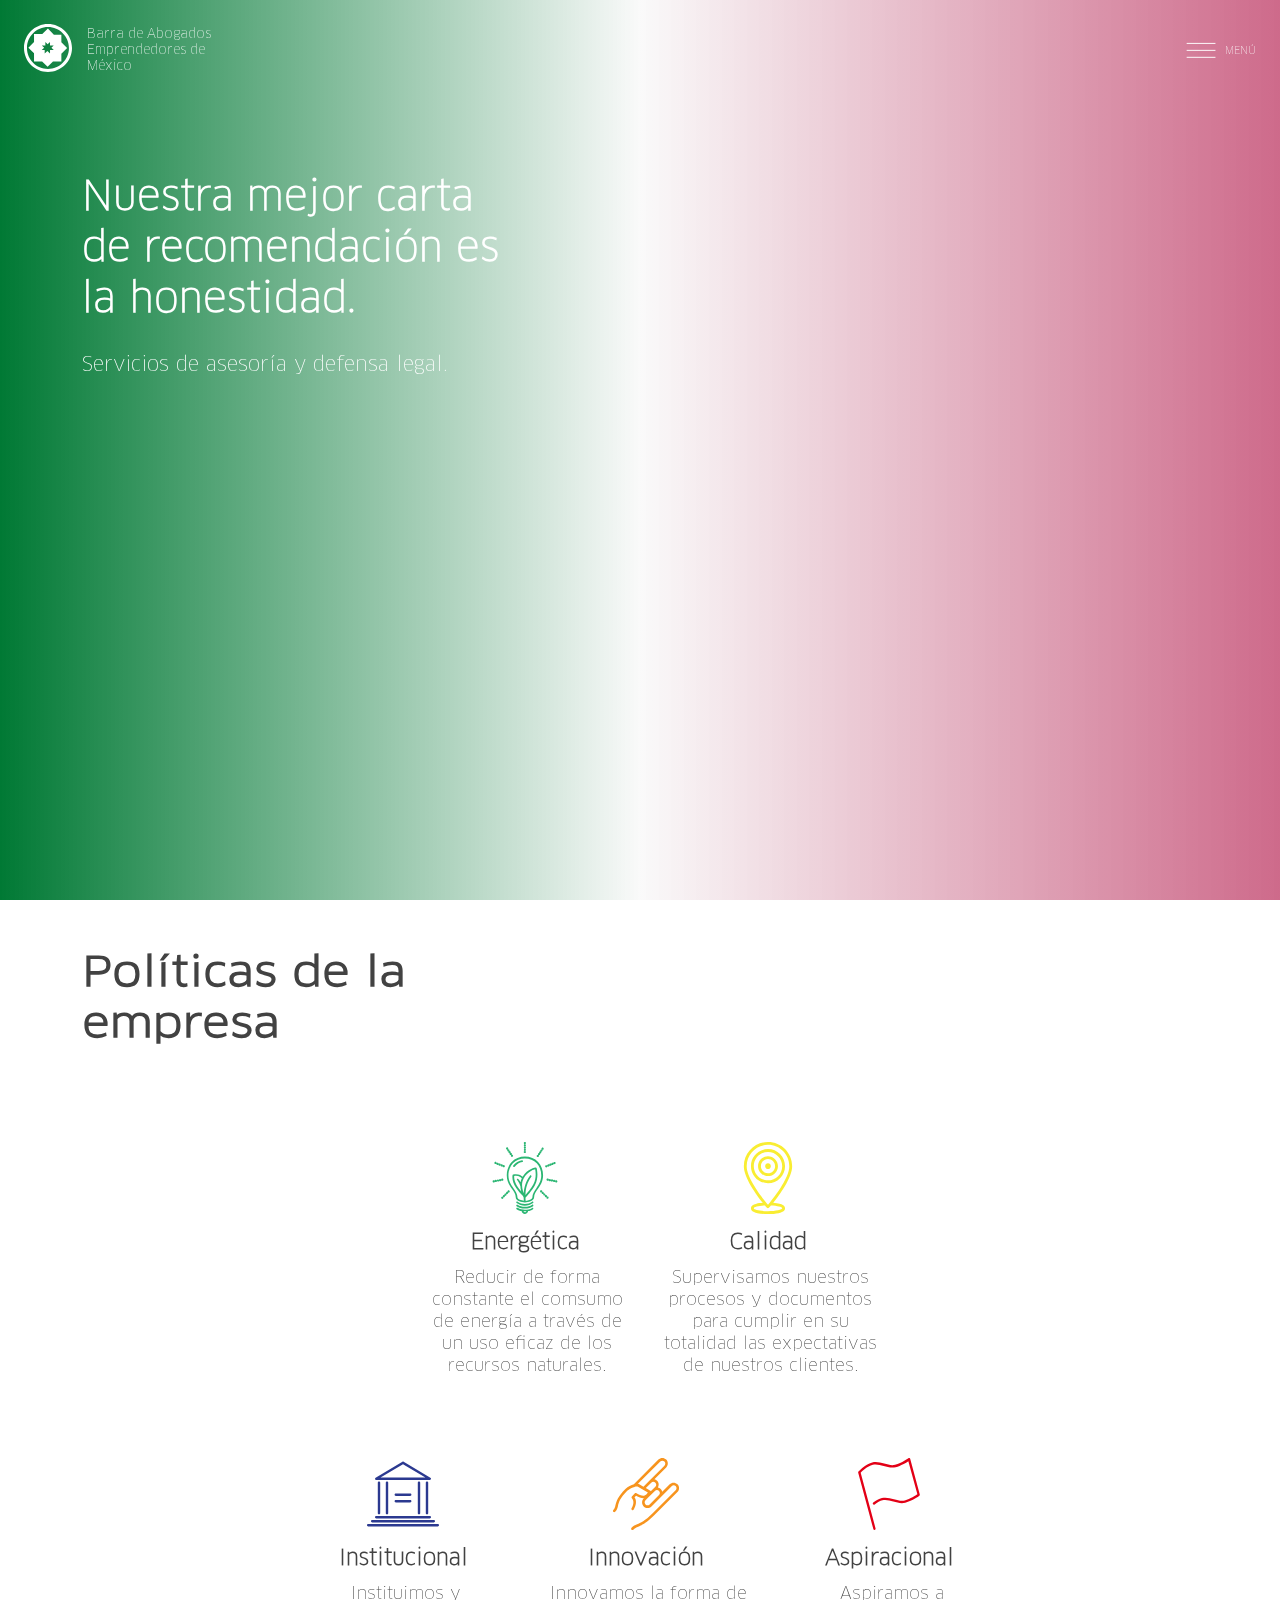
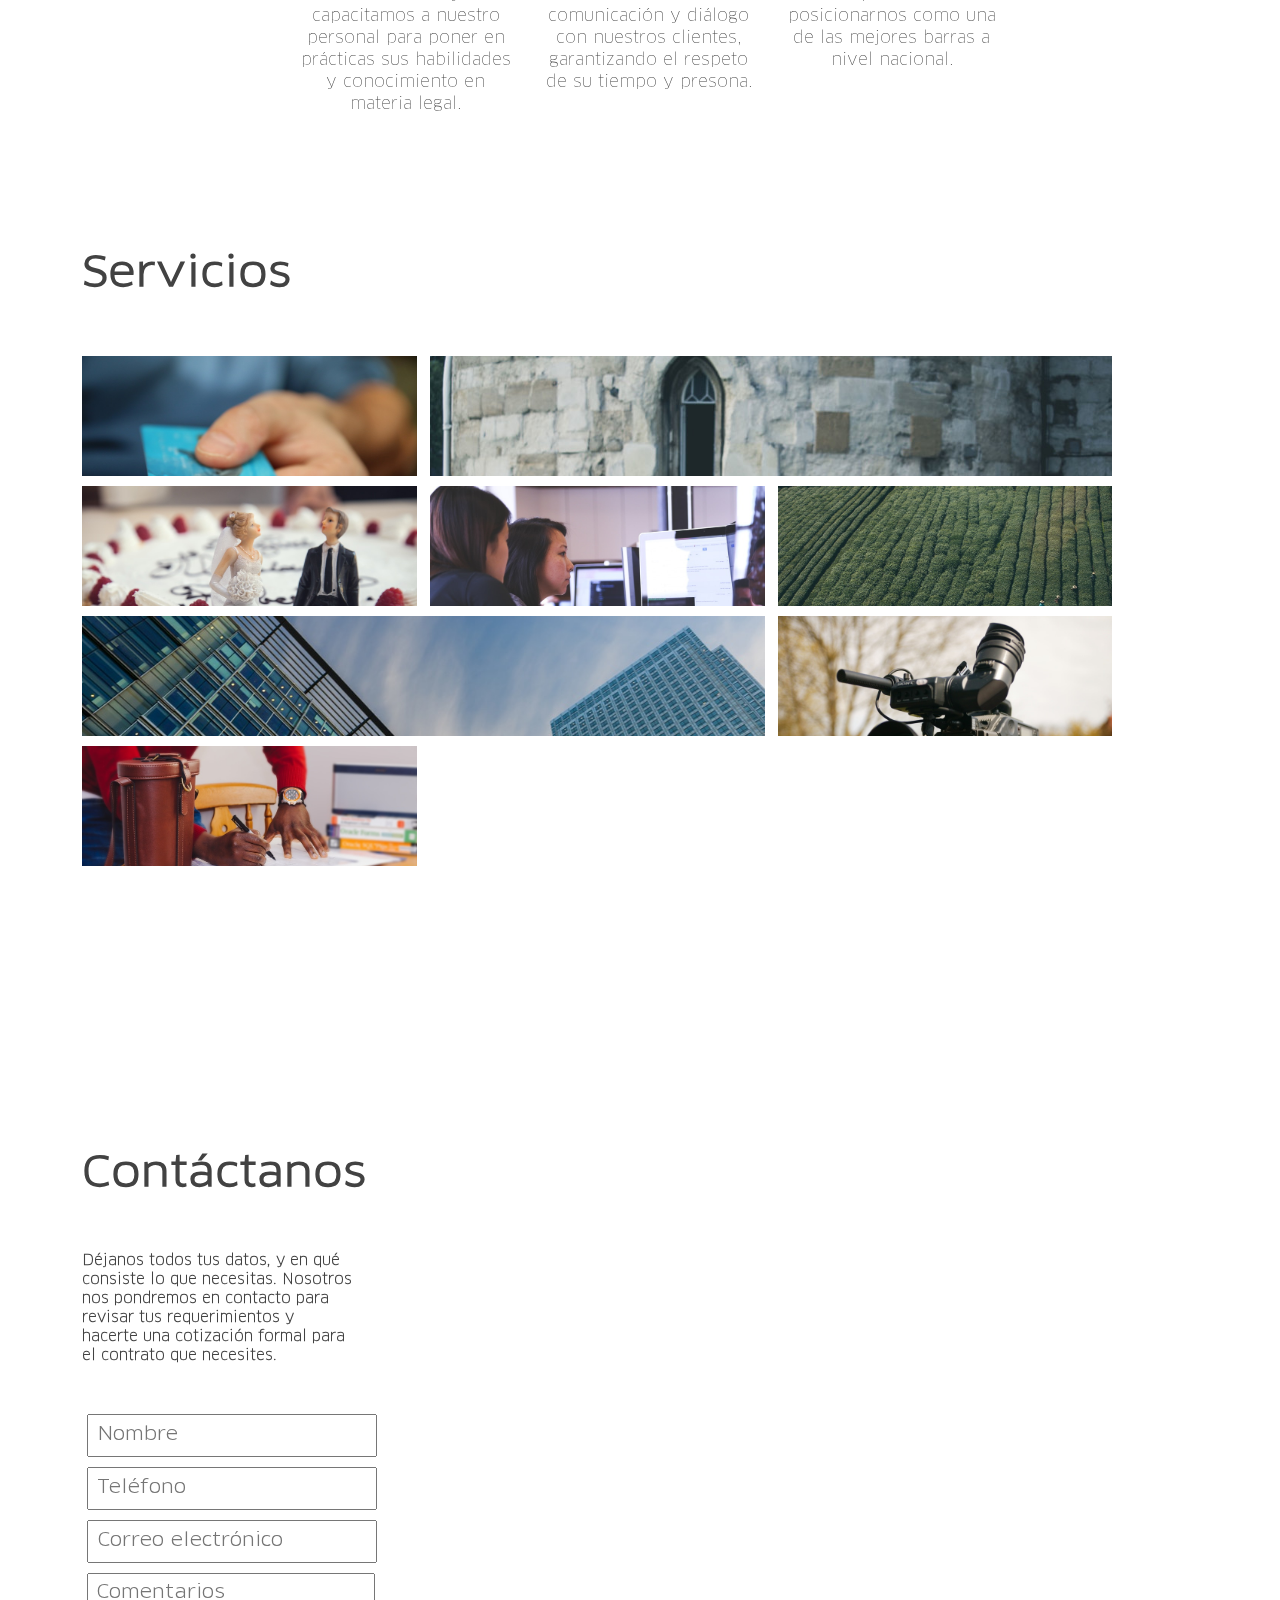
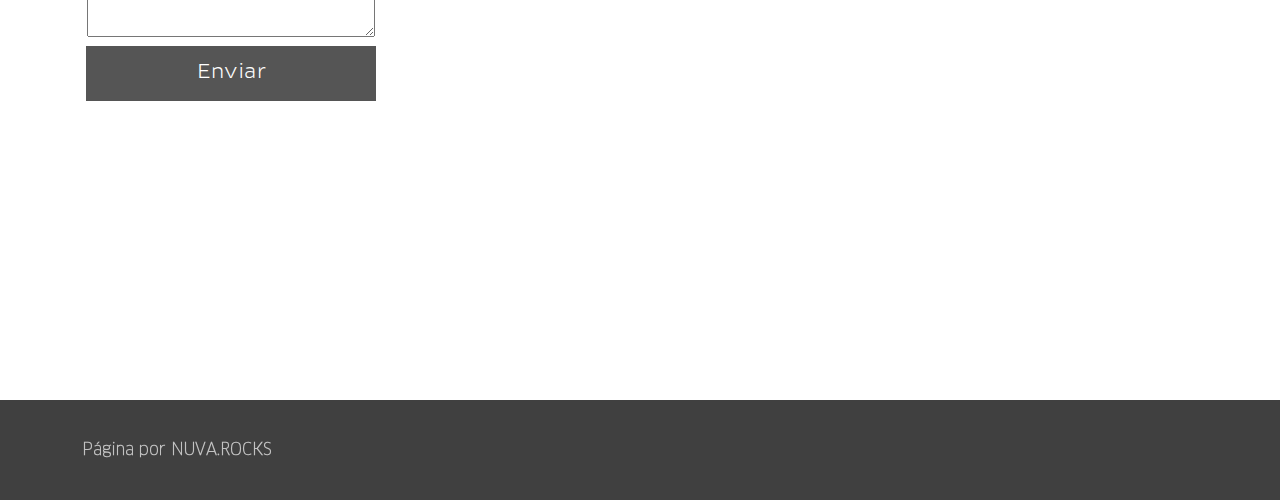
==== index.html @ 4a4f8783 "UI done" ====
<!DOCTYPE html>
<html>
	<head>
		<link rel="icon" href="favicon.ico">
		<title>Barra de Abogados Emprendedores de México</title>
		<meta http-equiv="Content-Type" content="text/html; charset=utf-8"/>
		<meta name="viewport" content="width=device-width, initial-scale=1"/>
		<link rel="stylesheet" type="text/css" href="css/main.css" media="screen, handheld"/>
		<script type="text/javascript" src="js/vendor/jquery.min.js"></script>
		<script type="text/javascript" src="js/vendor/imagesloaded.min.js"></script>
		<script type="text/javascript" src="js/vendor/jquery-imagefill.js"></script>
		<script type="text/javascript" src="js/app.js"></script>
	</head>
	<body>
		<!-- header -->
			<div class="full-page" header>
				<div class="full-page gradient"></div>
				<div class="full-page text">	
					<div navbar>
						<img src="img/logo-white.svg">
						<p>Barra de Abogados Emprendedores de México</p>
						<span>MENÚ</span>
						<img src="img/ham.svg" data-content="menu">
					</div>
					<h1>Nuestra mejor carta de recomendación es la honestidad.</h1>
					<p>Servicios de asesoría y defensa legal.</p>
				</div>
			</div>
		<!-- politicas de la empresa --> 
			<div class="full-page" politics>
				<h1>Políticas de la empresa</h1>
				<div contains="policies">
					<div policy>
						<img src="img/energetica.svg">
						<h3>Energética</h3>
						<p>Reducir de forma constante el comsumo de energía a través de un uso eficaz de los recursos naturales.</p>
					</div>
					<div policy>
						<img src="img/calidad.svg">
						<h3>Calidad</h3>
						<p>Supervisamos nuestros procesos y documentos para cumplir en su totalidad las expectativas de nuestros clientes.</p>
					</div>
				</div>
				<div contains="policies">
					<div policy>
						<img src="img/institucional.svg">
						<h3>Institucional</h3>
						<p>Instituimos y capacitamos a nuestro personal para poner en prácticas sus habilidades y conocimiento en materia legal.</p>
					</div>
					<div policy>
						<img src="img/innovacion.svg">
						<h3>Innovación</h3>
						<p>Innovamos la forma de comunicación y diálogo con nuestros clientes, garantizando el respeto de su tiempo y presona.</p>
					</div>
					<div policy>
						<img src="img/aspiracional.svg">
						<h3>Aspiracional</h3>
						<p>Aspiramos a posicionarnos como una de las mejores barras a nivel nacional.</p>
					</div>
				</div>
			</div>
		<!-- servicios -->
			<div class="full-page" services>
				<h1>Servicios</h1>
				<div grid>
					<!-- 1-3, 2-3 -->
					<div row> 
						<div image="1-3">
							<img src="img/services/credit.jpeg" alt="Asesoría en Materia Fiscal y Administrativa" title="Asesoría en Materia Fiscal y Administrativa">
							<div filter></div>
							<div text>
								<h3>Asesoría en Materia Fiscal y Administrativa</h3>
							</div>
						</div>
						<div image="2-3">
							<img src="img/services/family.jpg" alt="Asesoría en Derecho Familiar" title="Asesoría en Derecho Familiar">
							<div filter></div>
							<div text>
								<h3>Asesoría en Derecho Familiar</h3>
							</div>
						</div>
					</div>
					<!-- 1-3, 1-3, 1-3 -->
					<div row>
						<div image="1-3">
							<img src="img/services/marriage.jpg" alt="Asesoría en Derecho Civil" title="Asesoría en Derecho Civil">
							<div filter></div>
							<div text>
								<h3>Asesoría en Derecho Civil</h3>
							</div>
						</div>
						<div image="1-3">
							<img src="img/services/work.jpg" alt="Asesoría en Derecho Laboral" title="Asesoría en Derecho Laboral">
							<div filter></div>
							<div text>
								<h3>Asesoría en Derecho Laboral</h3>
							</div>
						</div>
						<div image="1-3">
							<img src="img/services/plant.jpg" alt="Asesoría en Derecho Agrario" title="Asesoría en Derecho Agrario">
							<div filter></div>
							<div text>
								<h3>Asesoría en Derecho Agrario</h3>
							</div>
						</div>
					</div>
					<!-- 2-3, 1-3 -->
					<div row>
						<div image="2-3">
							<img src="img/services/building.jpg" alt="Asesoría en Bienes Inmuebles" title="Asesoría en Bienes Inmuebles">
							<div filter></div>
							<div text>
								<h3>Asesoría en Bienes Inmuebles</h3>
							</div>
						</div>
						<div image="1-3">
							<img src="img/services/copyright.jpeg" alt="Asesoría en Derechos de Autor y Propiedad Intelectua" title="Asesoría en Derechos de Autor y Propiedad Intelectua">
							<div filter></div>
							<div text>
								<h3>Asesoría en Derechos de Autor y Propiedad Intelectua</h3>
							</div>
						</div>
					</div>
					<!-- 1-3 -->
					<div row>
						<div image="1-3">
							<img src="img/services/contract.jpg" alt="Solicita tu contrato" title="Solicita tu contrato">
							<div filter></div>
							<div text>
								<h3>Solicita tu contrato</h3>
							</div>
						</div>
					</div>
				</div>
			</div>
		<!-- contacto -->
			<div class="full-page" contact>
				<h1>Contáctanos</h1>
				<h2>Déjanos todos tus datos, y en qué consiste lo que necesitas. Nosotros nos pondremos en contacto para revisar tus requerimientos y hacerte una cotización formal para el contrato que necesites.</h2>
				<form action="https://formspree.io/atencion@connectcenter.mx" method="POST">
					<input type="text" name="name" placeholder="Nombre">
					<input type="tel" name="phone" placeholder="Teléfono">
					<input type="email" name="email" placeholder="Correo electrónico">
					<input type="hidden" name="_next" value="http://baemex.dev/thanks.html" />
					<textarea placeholder="Comentarios"></textarea>
					<button>Enviar</button>
				</form>
			</div>
		<!-- footer -->
			<div footer>
				<h2>Página por NUVA.ROCKS</h2>
			</div>
	</body>
</html>
---- css/main.css ----
/* tag Styles */
* { margin: 0; padding: 0; }

html { font-size: 16px; }

body { font-size: 62.5%; font-family: 'ClanPro-Thin'; }

a { text-decoration: none; display: inline-block; }

p { font-size: 13px; font-family: 'ClanPro-Thin'; }

ul { list-style-type: disc; margin: 1.5em; }

ul li { margin: .5em 0; }

h1 { font-size: 22px; font-family: 'ClanPro-WideBook'; }

::-webkit-input-placeholder { font-family: 'ClanPro-Thin'; font-size: 18px; }

/* reusable classes */
.full-width, .full-page { width: 100%; }

.full-height, .full-page { min-height: 100vh; }

.container { width: 80%; margin: 0 auto; }

.vertical { position: absolute; top: 50%; left: 50%; -webkit-transform: translate(-50%, -50%); -ms-transform: translate(-50%, -50%); transform: translate(-50%, -50%); }

.central-text { width: 90vw; margin: 0 auto; text-align: center; }

.no-overflow { overflow-x: hidden; }

.clear:after { content: ""; display: table; clear: both; }

/* header */
[header] { background-image: url("../img/header.jpg"); background-size: cover; background-position: center; background-repeat: no-repeat; }
[header] div { position: absolute; top: 0; left: 0; }
[header] .gradient { background: -webkit-linear-gradient(325deg, #007934 0%, rgba(242, 242, 242, 0.4) 50%, rgba(173, 7, 61, 0.6) 100%); background: linear-gradient(125deg, #007934 0%, rgba(242, 242, 242, 0.4) 50%, rgba(173, 7, 61, 0.6) 100%); mix-blend-mode: multiply; }
[header] .text { color: white; }
[header] .text [navbar] { display: block; position: relative; }
[header] .text [navbar] * { display: inline-block; vertical-align: top; }
[header] .text [navbar] img { height: 48px; width: 48px; padding: 24px 12px; }
[header] .text [navbar] p { width: 125px; padding: 0; vertical-align: top; padding-top: 27px; font-size: 13px; }
[header] .text [navbar] span { vertical-align: top; padding-right: 15px; padding-top: 45px; float: right; }
[header] .text [navbar] [data-content="menu"] { float: right; padding: 25px 0 0 0; }
[header] .text h1, [header] .text p { padding-left: 12px; }
[header] .text h1 { padding-top: 78px; max-width: 240px; font-family: 'ClanPro-Thin'; }
[header] .text p { padding-top: 26px; font-size: 20px; max-width: 230px; }

/* politics */
[politics], [services], [contact] { color: #424242; }
[politics] h1, [services] h1, [contact] h1 { padding: 50px 0 50px 12px; }
[politics] [contains="policies"], [services] [contains="policies"], [contact] [contains="policies"] { display: block; margin: 0 auto; padding-left: 12px; }
[politics] [contains="policies"] [policy], [services] [contains="policies"] [policy], [contact] [contains="policies"] [policy] { padding: 20px 0; display: block; text-align: center; }
[politics] [contains="policies"] [policy] img, [services] [contains="policies"] [policy] img, [contact] [contains="policies"] [policy] img { width: 72px; height: 72px; }
[politics] [contains="policies"] [policy] h3, [services] [contains="policies"] [policy] h3, [contact] [contains="policies"] [policy] h3 { font-size: 22px; padding: 11px 0; }
[politics] [contains="policies"] [policy] p, [services] [contains="policies"] [policy] p, [contact] [contains="policies"] [policy] p { width: 250px; display: block; margin: 0 auto; }

/* grid */
[grid] { padding-left: 12px; width: calc(100% - 24px); }
[grid] [row] { width: 100%; }
[grid] [row] [image] { margin: 5px 0; position: relative; display: inline-block; vertical-align: top; height: 150px; }
[grid] [row] [image] img { width: 100%; height: 100%; }
[grid] [row] [image="1-3"], [grid] [row] [image="2-3"] { width: 100%; }

/* contact */
[contact] h2 { padding-left: 12px; max-width: 270px; }
[contact] form { padding-left: 12px; padding-top: 24px; padding-bottom: 44px; width: 300px; }
[contact] form input, [contact] form textarea { width: 270px; padding: 8px; margin: 2.5px; font-family: 'ClanPro-WideBook'; font-size: 18px; }
[contact] form button { width: 290px; padding: 16px; margin-left: 2px; color: white; font-size: 18px; background-color: #555555; border: 0; font-family: 'ClanPro-WideBook'; }
[contact] form ::-webkit-input-placeholder { font-family: 'ClanPro-WideBook'; font-size: 18px; }

/* footer */
[footer] { background-color: #404040; height: 100px; }
[footer] h2 { color: #c2c2c2; font-size: 16px; padding: 40px 82px; }

/* media queries */
@media screen and (min-width: 425px) { [header] .text [navbar] img { padding: 24px 12px 24px 24px; }
  [header] .text h1, [header] .text p { padding-left: 82px; } }
@media screen and (min-width: 768px) { [header] .gradient { background: -webkit-linear-gradient(0deg, #007934 0%, rgba(242, 242, 242, 0.4) 50%, rgba(173, 7, 61, 0.6) 100%); background: linear-gradient(90deg, #007934 0%, rgba(242, 242, 242, 0.4) 50%, rgba(173, 7, 61, 0.6) 100%); }
  [header] .text h1 { font-size: 40px; max-width: 440px; }
  [header] .text p { max-width: 400px; }
  [header] .text [navbar] span { padding-right: 24px; }
  [politics], [services], [contact] { position: relative; }
  [politics] h1, [services] h1, [contact] h1 { font-size: 40px; padding-left: 82px; max-width: 330px; }
  [politics] [contains="policies"], [services] [contains="policies"], [contact] [contains="policies"] { display: block; text-align: center; }
  [politics] [contains="policies"] [policy], [services] [contains="policies"] [policy], [contact] [contains="policies"] [policy] { margin: 0 auto; width: 210px; vertical-align: top; display: inline-block; padding: 40px 15px; }
  [politics] [contains="policies"] [policy] p, [services] [contains="policies"] [policy] p, [contact] [contains="policies"] [policy] p { font-size: 17px; width: 215px; }
  [grid] { padding-left: 82px; width: calc(100% - 164px); }
  [grid] [row] { width: 100%; }
  [grid] [row] [image] { margin: 5px; height: 120px; }
  [grid] [row] [image] img { width: 100%; height: 100%; }
  [grid] [row] [image]:first-of-type { margin-left: 0; }
  [grid] [row] [image]:last-of-type { margin-right: 0; }
  [grid] [row] [image="1-3"] { width: 30%; }
  [grid] [row] [image="2-3"] { width: calc(60% + 13px); }
  [contact] h2 { padding-left: 82px; }
  [contact] form { padding-top: 44px; padding-left: 82px; padding-bottom: 100px; }
  [contact] form input, [contact] form textarea { margin: 5px; }
  [contact] form button { margin-left: 4px; } }
/* font faces */
@font-face { font-family: 'ClanPro-Thin'; src: url("fonts/ClanPro-Thin.eot"); src: url("fonts/ClanPro-Thin.eot?#iefix") format("embedded-opentype"), url("fonts/ClanPro-Thin.woff") format("woff"), url("fonts/ClanPro-Thin.ttf") format("truetype"); font-weight: 100; font-style: normal; }
@font-face { font-family: 'ClanPro-WideBook'; src: url("fonts/ClanPro-WideBook.eot"); src: url("fonts/ClanPro-WideBook.eot?#iefix") format("embedded-opentype"), url("fonts/ClanPro-WideBook.woff") format("woff"), url("fonts/ClanPro-WideBook.ttf") format("truetype"); font-weight: normal; font-style: normal; }
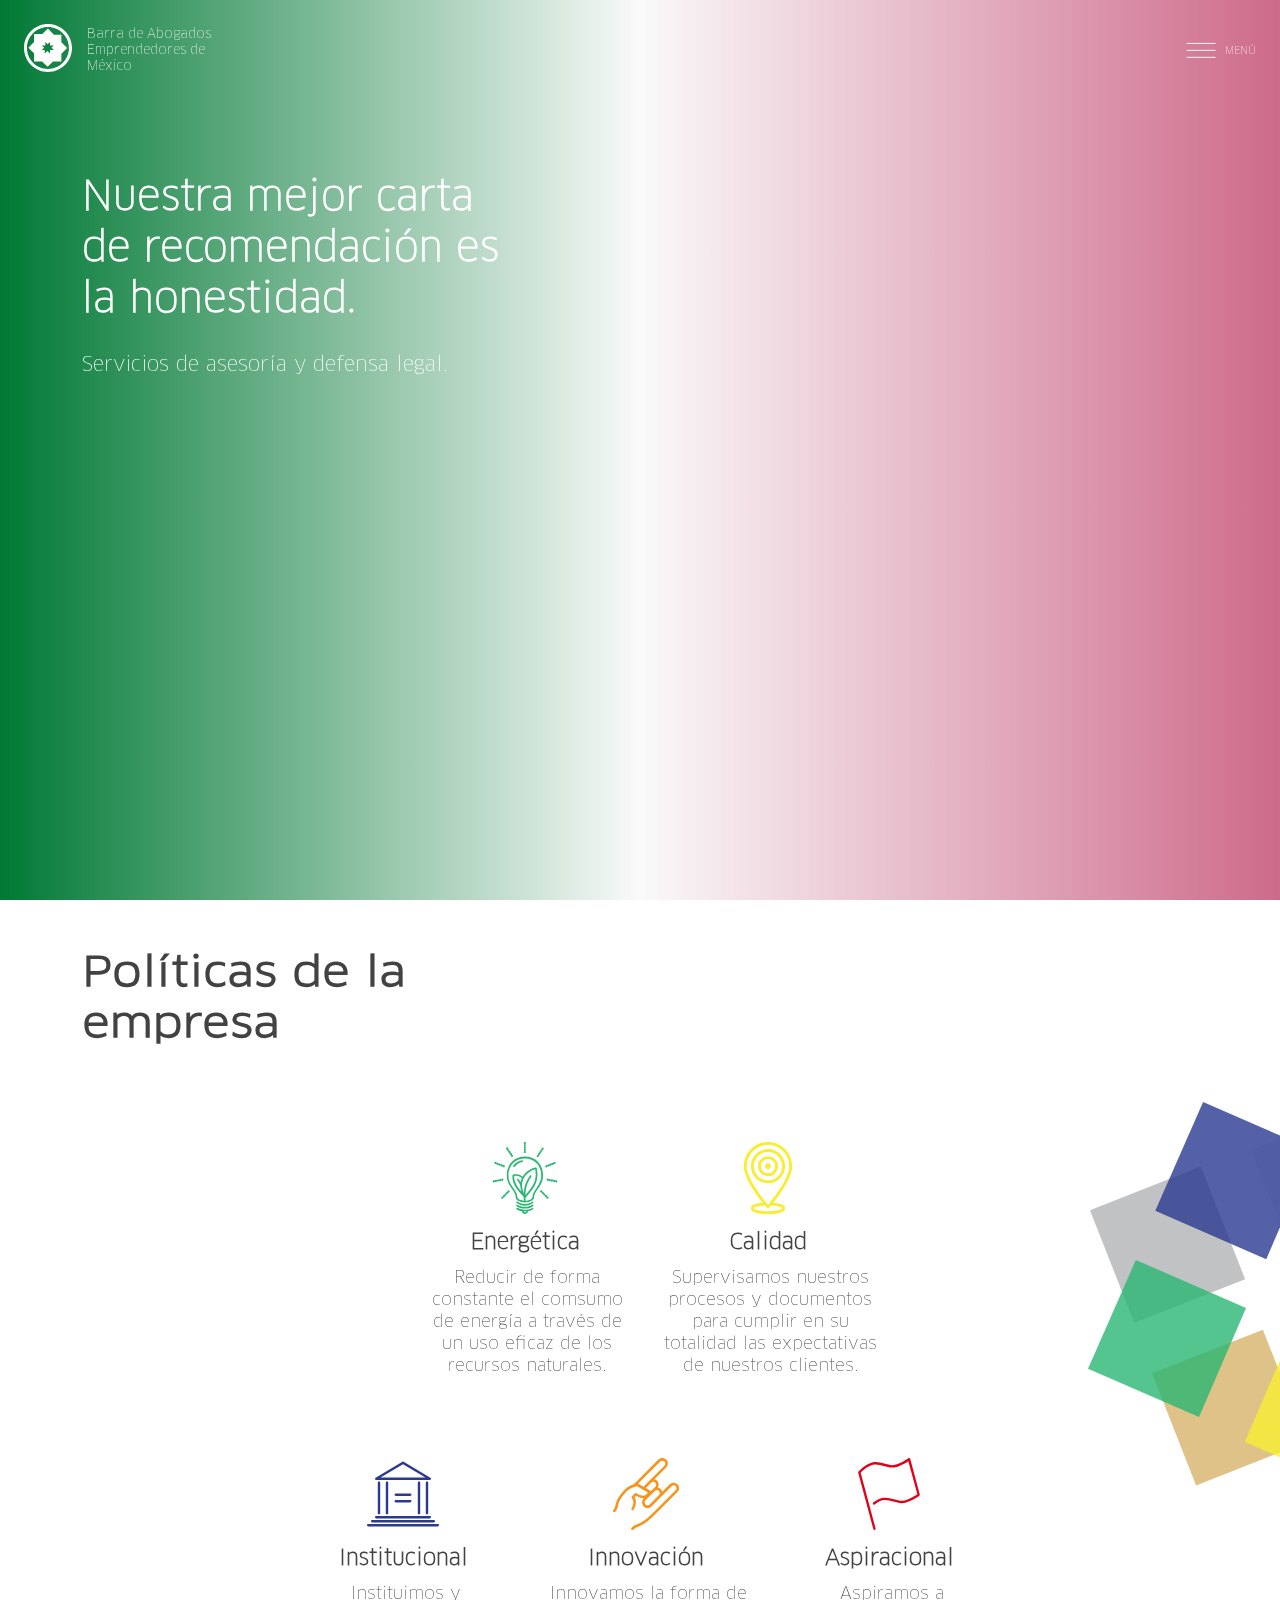
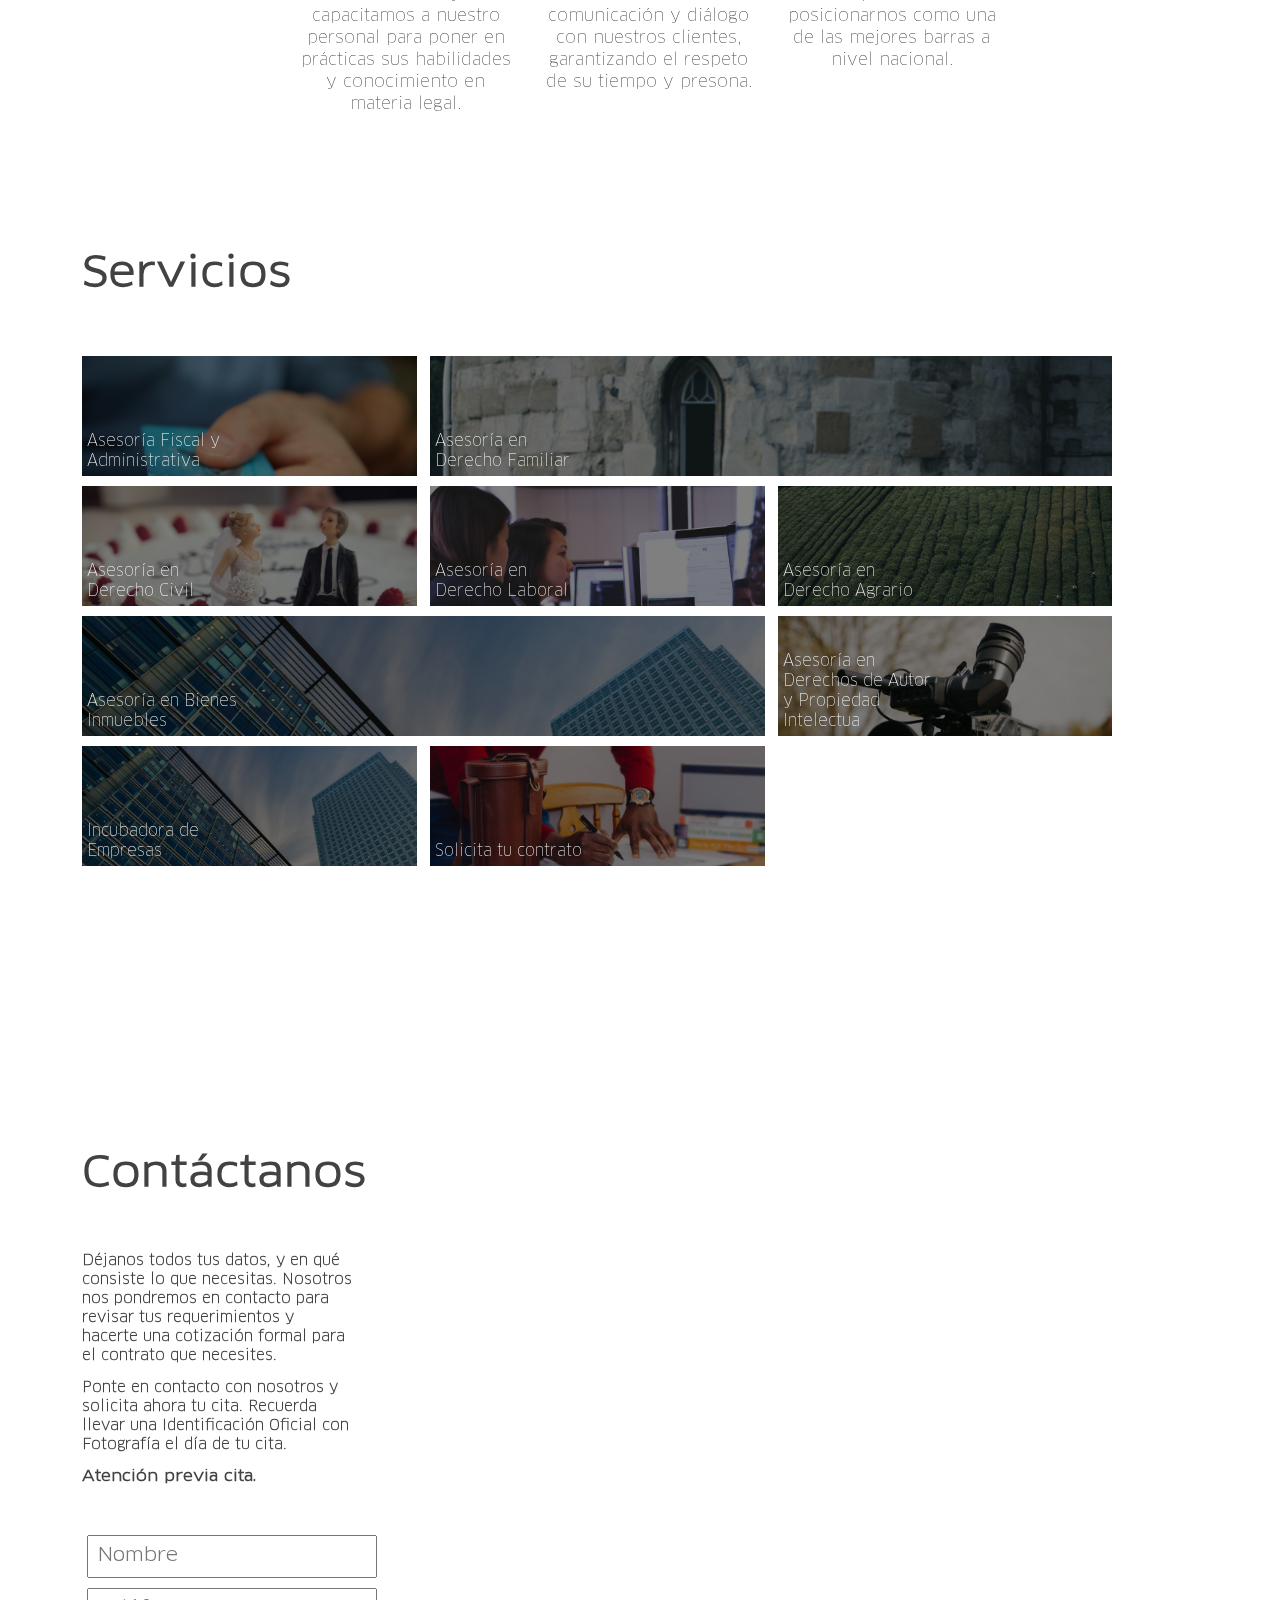
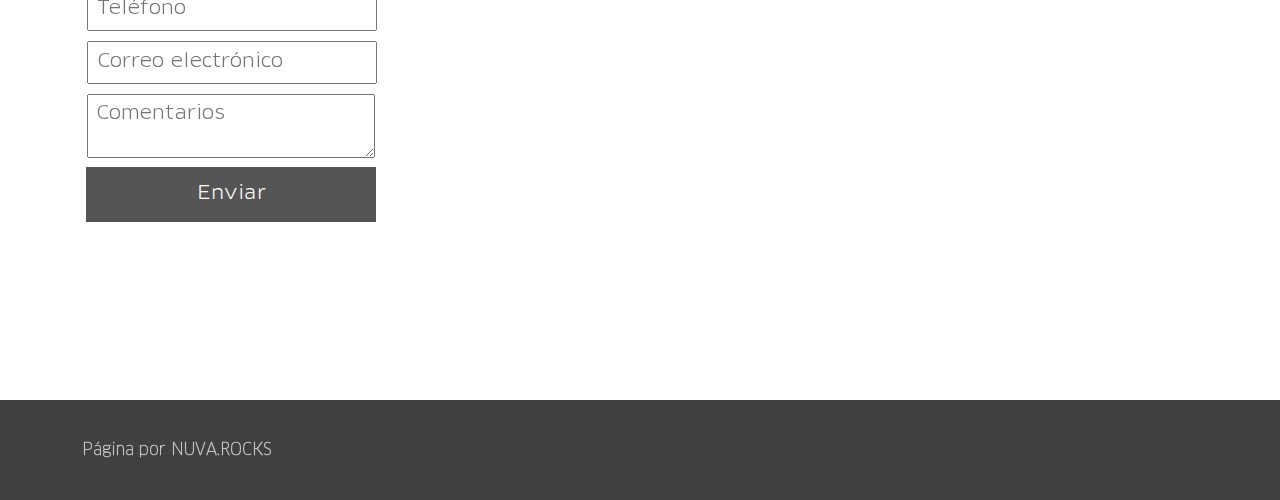
==== commit 5028fcca: "finished details" ====
--- a/index.html
+++ b/index.html
@@ -30,6 +30,7 @@
 			<div class="full-page" politics>
 				<h1>Políticas de la empresa</h1>
 				<div contains="policies">
+					<img src="img/logo-big-no-circle.svg" class="logo" alt="Barra de Abogados Emprendedores de México" title="Barra de Abogados Emprendedores de México">
 					<div policy>
 						<img src="img/energetica.svg">
 						<h3>Energética</h3>
@@ -69,7 +70,7 @@
 							<img src="img/services/credit.jpeg" alt="Asesoría en Materia Fiscal y Administrativa" title="Asesoría en Materia Fiscal y Administrativa">
 							<div filter></div>
 							<div text>
-								<h3>Asesoría en Materia Fiscal y Administrativa</h3>
+								<h3>Asesoría Fiscal y Administrativa</h3>
 							</div>
 						</div>
 						<div image="2-3">
@@ -123,6 +124,13 @@
 					</div>
 					<!-- 1-3 -->
 					<div row>
+					<div image="1-3">
+						<img src="img/services/building.jpg" alt="AIncubadora de Empresas<" title="Incubadora de Empresas<">
+						<div filter></div>
+						<div text>
+							<h3>Incubadora de Empresas</h3>
+						</div>
+					</div>
 						<div image="1-3">
 							<img src="img/services/contract.jpg" alt="Solicita tu contrato" title="Solicita tu contrato">
 							<div filter></div>
@@ -136,7 +144,9 @@
 		<!-- contacto -->
 			<div class="full-page" contact>
 				<h1>Contáctanos</h1>
-				<h2>Déjanos todos tus datos, y en qué consiste lo que necesitas. Nosotros nos pondremos en contacto para revisar tus requerimientos y hacerte una cotización formal para el contrato que necesites.</h2>
+				<h2>Déjanos todos tus datos, y en qué consiste lo que necesitas. Nosotros nos pondremos en contacto para revisar tus requerimientos y hacerte una cotización formal para el contrato que necesites.</h2><br>
+				<h2>Ponte en contacto con nosotros y solicita ahora tu cita. Recuerda llevar una Identificación Oficial con Fotografía el día de tu cita.</h2><br>
+				<h2><b>Atención previa cita.</b></h2>
 				<form action="https://formspree.io/atencion@connectcenter.mx" method="POST">
 					<input type="text" name="name" placeholder="Nombre">
 					<input type="tel" name="phone" placeholder="Teléfono">
--- a/css/main.css
+++ b/css/main.css
@@ -3,7 +3,7 @@
 
 html { font-size: 16px; }
 
-body { font-size: 62.5%; font-family: 'ClanPro-Thin'; }
+body { font-size: 62.5%; font-family: 'ClanPro-Thin'; overflow-x: hidden; }
 
 a { text-decoration: none; display: inline-block; }
 
@@ -48,23 +48,28 @@
 [header] .text p { padding-top: 26px; font-size: 20px; max-width: 230px; }
 
 /* politics */
-[politics], [services], [contact] { color: #424242; }
-[politics] h1, [services] h1, [contact] h1 { padding: 50px 0 50px 12px; }
-[politics] [contains="policies"], [services] [contains="policies"], [contact] [contains="policies"] { display: block; margin: 0 auto; padding-left: 12px; }
-[politics] [contains="policies"] [policy], [services] [contains="policies"] [policy], [contact] [contains="policies"] [policy] { padding: 20px 0; display: block; text-align: center; }
-[politics] [contains="policies"] [policy] img, [services] [contains="policies"] [policy] img, [contact] [contains="policies"] [policy] img { width: 72px; height: 72px; }
-[politics] [contains="policies"] [policy] h3, [services] [contains="policies"] [policy] h3, [contact] [contains="policies"] [policy] h3 { font-size: 22px; padding: 11px 0; }
-[politics] [contains="policies"] [policy] p, [services] [contains="policies"] [policy] p, [contact] [contains="policies"] [policy] p { width: 250px; display: block; margin: 0 auto; }
+[politics], [services], [contact], [thanks] { overflow-x: hidden; color: #424242; min-height: 100vh; }
+[politics] h1, [services] h1, [contact] h1, [thanks] h1 { padding: 50px 0 50px 12px; }
+[politics] [contains="policies"], [services] [contains="policies"], [contact] [contains="policies"], [thanks] [contains="policies"] { position: relative; display: block; margin: 0 auto; padding-left: 12px; }
+[politics] [contains="policies"] img.logo, [services] [contains="policies"] img.logo, [contact] [contains="policies"] img.logo, [thanks] [contains="policies"] img.logo { position: absolute; right: 0%; width: 30%; -webkit-transform: translateX(50%); -ms-transform: translateX(50%); transform: translateX(50%); min-width: 300px; z-index: -1; }
+[politics] [contains="policies"] [policy], [services] [contains="policies"] [policy], [contact] [contains="policies"] [policy], [thanks] [contains="policies"] [policy] { padding: 20px 0; display: block; text-align: center; }
+[politics] [contains="policies"] [policy] img, [services] [contains="policies"] [policy] img, [contact] [contains="policies"] [policy] img, [thanks] [contains="policies"] [policy] img { width: 72px; height: 72px; }
+[politics] [contains="policies"] [policy] h3, [services] [contains="policies"] [policy] h3, [contact] [contains="policies"] [policy] h3, [thanks] [contains="policies"] [policy] h3 { font-size: 22px; padding: 11px 0; }
+[politics] [contains="policies"] [policy] p, [services] [contains="policies"] [policy] p, [contact] [contains="policies"] [policy] p, [thanks] [contains="policies"] [policy] p { width: 250px; display: block; margin: 0 auto; }
 
 /* grid */
 [grid] { padding-left: 12px; width: calc(100% - 24px); }
 [grid] [row] { width: 100%; }
 [grid] [row] [image] { margin: 5px 0; position: relative; display: inline-block; vertical-align: top; height: 150px; }
-[grid] [row] [image] img { width: 100%; height: 100%; }
+[grid] [row] [image] img { width: 100%; height: 100%; z-index: -1; }
+[grid] [row] [image] [filter] { position: absolute; background-color: rgba(0, 0, 0, 0.5); z-index: -1; width: 100%; height: 100%; }
+[grid] [row] [image] [text] { height: 100%; width: 100%; z-index: 3; font-size: 18px; color: white; font-family: 'ClanPro-Thin'; }
+[grid] [row] [image] [text] h3 { position: absolute; bottom: 5px; left: 5px; font-size: 16px; width: 160px; font-family: 'ClanPro-Thin'; font-weight: lighter; }
 [grid] [row] [image="1-3"], [grid] [row] [image="2-3"] { width: 100%; }
 
 /* contact */
 [contact] h2 { padding-left: 12px; max-width: 270px; }
+[contact] h2 b { font-weight: bold; font-family: 'ClanPro-WideBook'; }
 [contact] form { padding-left: 12px; padding-top: 24px; padding-bottom: 44px; width: 300px; }
 [contact] form input, [contact] form textarea { width: 270px; padding: 8px; margin: 2.5px; font-family: 'ClanPro-WideBook'; font-size: 18px; }
 [contact] form button { width: 290px; padding: 16px; margin-left: 2px; color: white; font-size: 18px; background-color: #555555; border: 0; font-family: 'ClanPro-WideBook'; }
@@ -74,6 +79,13 @@
 [footer] { background-color: #404040; height: 100px; }
 [footer] h2 { color: #c2c2c2; font-size: 16px; padding: 40px 82px; }
 
+/* thanks */
+[thanks] { width: 100vw; overflow: hidden; }
+[thanks] img { position: absolute; right: 0; top: 50%; -webkit-transform: translate(50%, -50%); -ms-transform: translate(50%, -50%); transform: translate(50%, -50%); z-index: -1; }
+[thanks] h1 { font-size: 35px; }
+[thanks] h2, [thanks] a { font-size: 20px; padding-left: 12px; font-weight: bold; max-width: 280px; }
+[thanks] a { padding-top: 30px; font-size: 18px; }
+
 /* media queries */
 @media screen and (min-width: 425px) { [header] .text [navbar] img { padding: 24px 12px 24px 24px; }
   [header] .text h1, [header] .text p { padding-left: 82px; } }
@@ -81,11 +93,11 @@
   [header] .text h1 { font-size: 40px; max-width: 440px; }
   [header] .text p { max-width: 400px; }
   [header] .text [navbar] span { padding-right: 24px; }
-  [politics], [services], [contact] { position: relative; }
-  [politics] h1, [services] h1, [contact] h1 { font-size: 40px; padding-left: 82px; max-width: 330px; }
-  [politics] [contains="policies"], [services] [contains="policies"], [contact] [contains="policies"] { display: block; text-align: center; }
-  [politics] [contains="policies"] [policy], [services] [contains="policies"] [policy], [contact] [contains="policies"] [policy] { margin: 0 auto; width: 210px; vertical-align: top; display: inline-block; padding: 40px 15px; }
-  [politics] [contains="policies"] [policy] p, [services] [contains="policies"] [policy] p, [contact] [contains="policies"] [policy] p { font-size: 17px; width: 215px; }
+  [politics], [services], [contact], [thanks] { position: relative; }
+  [politics] h1, [services] h1, [contact] h1, [thanks] h1 { font-size: 40px; padding-left: 82px; max-width: 330px; }
+  [politics] [contains="policies"], [services] [contains="policies"], [contact] [contains="policies"], [thanks] [contains="policies"] { display: block; text-align: center; }
+  [politics] [contains="policies"] [policy], [services] [contains="policies"] [policy], [contact] [contains="policies"] [policy], [thanks] [contains="policies"] [policy] { margin: 0 auto; width: 210px; vertical-align: top; display: inline-block; padding: 40px 15px; }
+  [politics] [contains="policies"] [policy] p, [services] [contains="policies"] [policy] p, [contact] [contains="policies"] [policy] p, [thanks] [contains="policies"] [policy] p { font-size: 17px; width: 215px; }
   [grid] { padding-left: 82px; width: calc(100% - 164px); }
   [grid] [row] { width: 100%; }
   [grid] [row] [image] { margin: 5px; height: 120px; }
@@ -97,7 +109,8 @@
   [contact] h2 { padding-left: 82px; }
   [contact] form { padding-top: 44px; padding-left: 82px; padding-bottom: 100px; }
   [contact] form input, [contact] form textarea { margin: 5px; }
-  [contact] form button { margin-left: 4px; } }
+  [contact] form button { margin-left: 4px; }
+  [thanks] h2, [thanks] a { padding-left: 82px; } }
 /* font faces */
 @font-face { font-family: 'ClanPro-Thin'; src: url("fonts/ClanPro-Thin.eot"); src: url("fonts/ClanPro-Thin.eot?#iefix") format("embedded-opentype"), url("fonts/ClanPro-Thin.woff") format("woff"), url("fonts/ClanPro-Thin.ttf") format("truetype"); font-weight: 100; font-style: normal; }
 @font-face { font-family: 'ClanPro-WideBook'; src: url("fonts/ClanPro-WideBook.eot"); src: url("fonts/ClanPro-WideBook.eot?#iefix") format("embedded-opentype"), url("fonts/ClanPro-WideBook.woff") format("woff"), url("fonts/ClanPro-WideBook.ttf") format("truetype"); font-weight: normal; font-style: normal; }
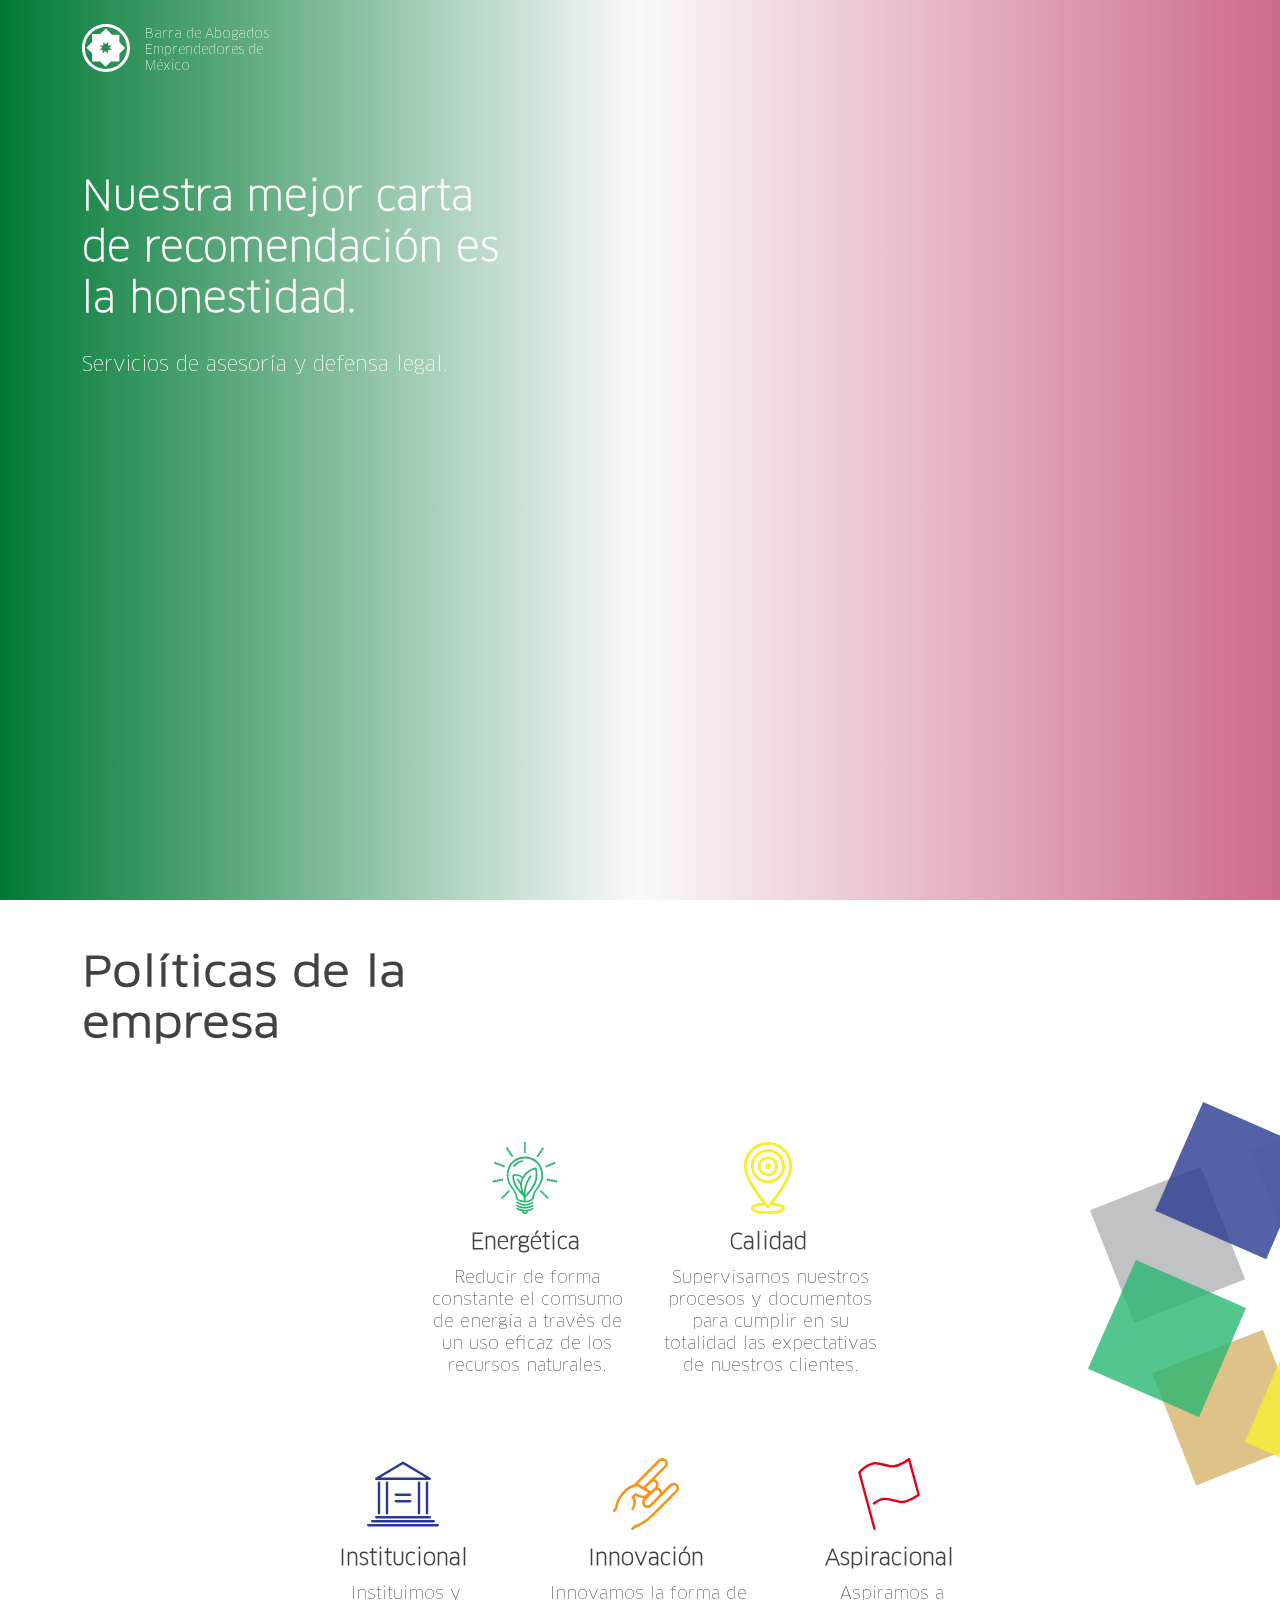
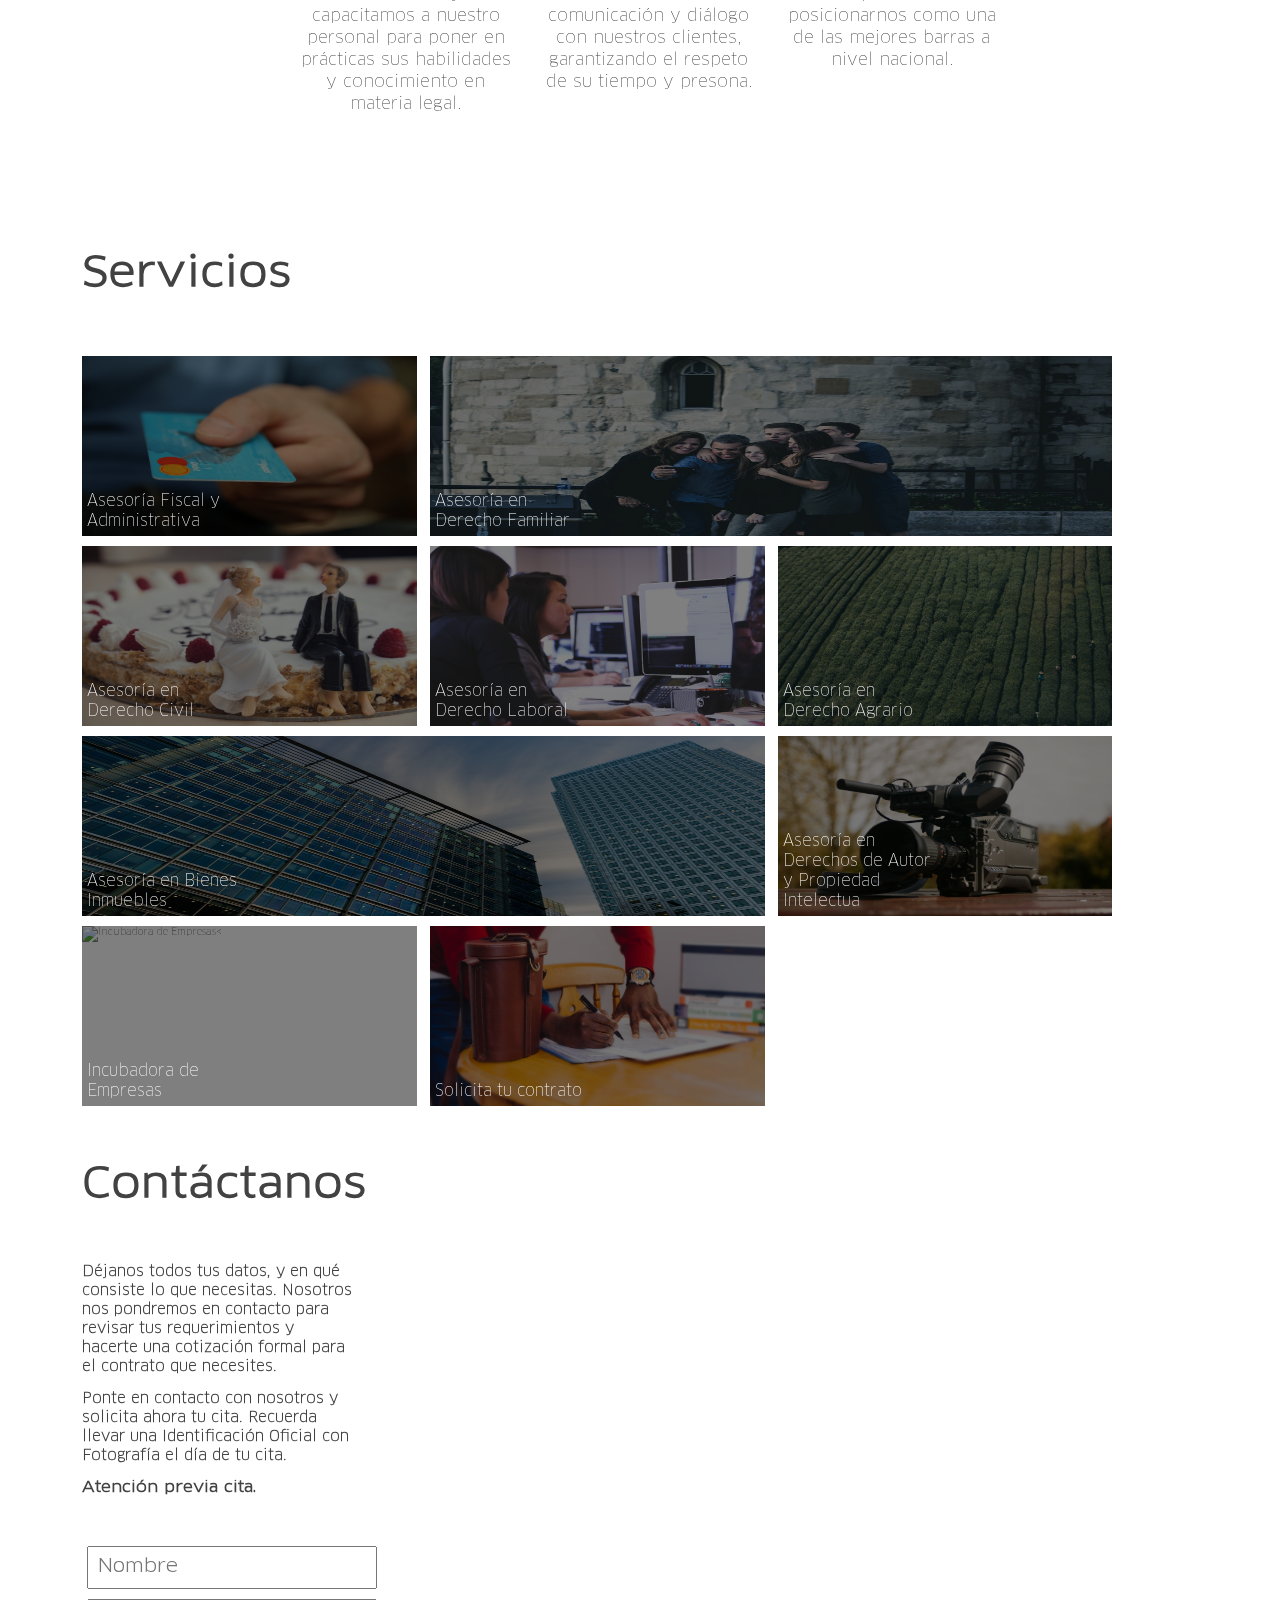
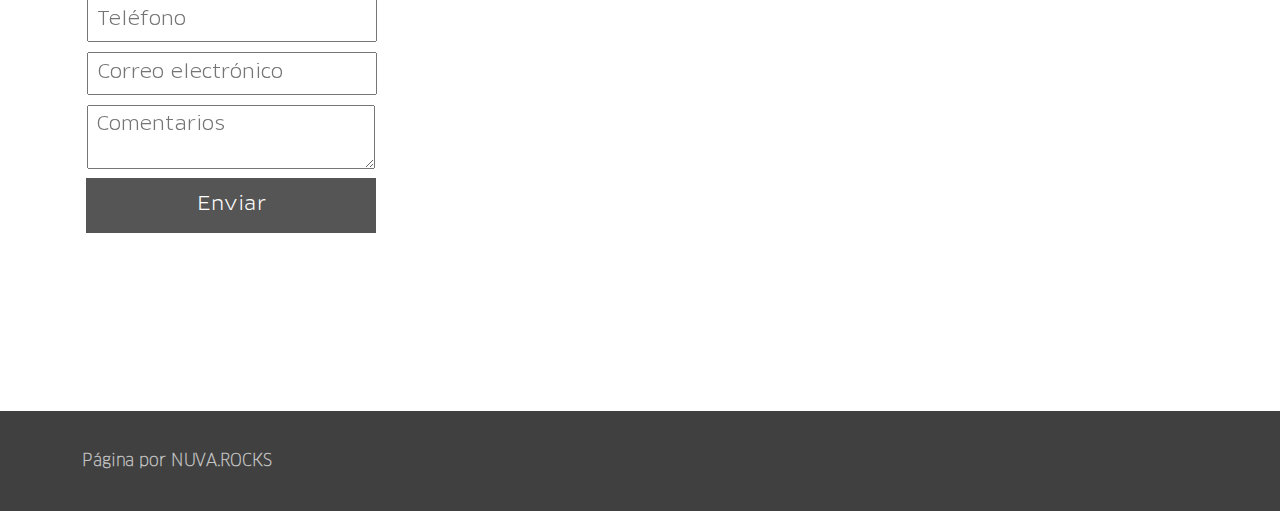
==== commit a9456214: "minor upgrades :squirrel:" ====
--- a/index.html
+++ b/index.html
@@ -19,8 +19,8 @@
 					<div navbar>
 						<img src="img/logo-white.svg">
 						<p>Barra de Abogados Emprendedores de México</p>
-						<span>MENÚ</span>
-						<img src="img/ham.svg" data-content="menu">
+						<!--<span>MENÚ</span>
+						<img src="img/ham.svg" data-content="menu">-->
 					</div>
 					<h1>Nuestra mejor carta de recomendación es la honestidad.</h1>
 					<p>Servicios de asesoría y defensa legal.</p>
@@ -125,29 +125,31 @@
 					<!-- 1-3 -->
 					<div row>
 					<div image="1-3">
-						<img src="img/services/building.jpg" alt="AIncubadora de Empresas<" title="Incubadora de Empresas<">
+						<img src="img/header.jpg" alt="Incubadora de Empresas<" title="Incubadora de Empresas<">
 						<div filter></div>
 						<div text>
 							<h3>Incubadora de Empresas</h3>
 						</div>
 					</div>
-						<div image="1-3">
+						<div image="1-3" id="link">
 							<img src="img/services/contract.jpg" alt="Solicita tu contrato" title="Solicita tu contrato">
 							<div filter></div>
-							<div text>
-								<h3>Solicita tu contrato</h3>
-							</div>
+							<a href="#contact">
+								<div text>
+									<h3>Solicita tu contrato</h3>
+								</div>
+							</a>
 						</div>
 					</div>
 				</div>
 			</div>
 		<!-- contacto -->
-			<div class="full-page" contact>
+			<div class="full-page" contact id="contact">
 				<h1>Contáctanos</h1>
 				<h2>Déjanos todos tus datos, y en qué consiste lo que necesitas. Nosotros nos pondremos en contacto para revisar tus requerimientos y hacerte una cotización formal para el contrato que necesites.</h2><br>
 				<h2>Ponte en contacto con nosotros y solicita ahora tu cita. Recuerda llevar una Identificación Oficial con Fotografía el día de tu cita.</h2><br>
 				<h2><b>Atención previa cita.</b></h2>
-				<form action="https://formspree.io/atencion@connectcenter.mx" method="POST">
+				<form action="https://formspree.io/contacto@baemex.com.mx" method="POST">
 					<input type="text" name="name" placeholder="Nombre">
 					<input type="tel" name="phone" placeholder="Teléfono">
 					<input type="email" name="email" placeholder="Correo electrónico">
--- a/css/main.css
+++ b/css/main.css
@@ -76,7 +76,7 @@
 [contact] form ::-webkit-input-placeholder { font-family: 'ClanPro-WideBook'; font-size: 18px; }
 
 /* footer */
-[footer] { background-color: #404040; height: 100px; }
+[footer] { background-color: #404040; height: 100px; display: block; }
 [footer] h2 { color: #c2c2c2; font-size: 16px; padding: 40px 82px; }
 
 /* thanks */
@@ -92,6 +92,7 @@
 @media screen and (min-width: 768px) { [header] .gradient { background: -webkit-linear-gradient(0deg, #007934 0%, rgba(242, 242, 242, 0.4) 50%, rgba(173, 7, 61, 0.6) 100%); background: linear-gradient(90deg, #007934 0%, rgba(242, 242, 242, 0.4) 50%, rgba(173, 7, 61, 0.6) 100%); }
   [header] .text h1 { font-size: 40px; max-width: 440px; }
   [header] .text p { max-width: 400px; }
+  [header] .text [navbar] img { padding-left: 82px; }
   [header] .text [navbar] span { padding-right: 24px; }
   [politics], [services], [contact], [thanks] { position: relative; }
   [politics] h1, [services] h1, [contact] h1, [thanks] h1 { font-size: 40px; padding-left: 82px; max-width: 330px; }
@@ -100,7 +101,7 @@
   [politics] [contains="policies"] [policy] p, [services] [contains="policies"] [policy] p, [contact] [contains="policies"] [policy] p, [thanks] [contains="policies"] [policy] p { font-size: 17px; width: 215px; }
   [grid] { padding-left: 82px; width: calc(100% - 164px); }
   [grid] [row] { width: 100%; }
-  [grid] [row] [image] { margin: 5px; height: 120px; }
+  [grid] [row] [image] { margin: 5px; height: 180px; }
   [grid] [row] [image] img { width: 100%; height: 100%; }
   [grid] [row] [image]:first-of-type { margin-left: 0; }
   [grid] [row] [image]:last-of-type { margin-right: 0; }
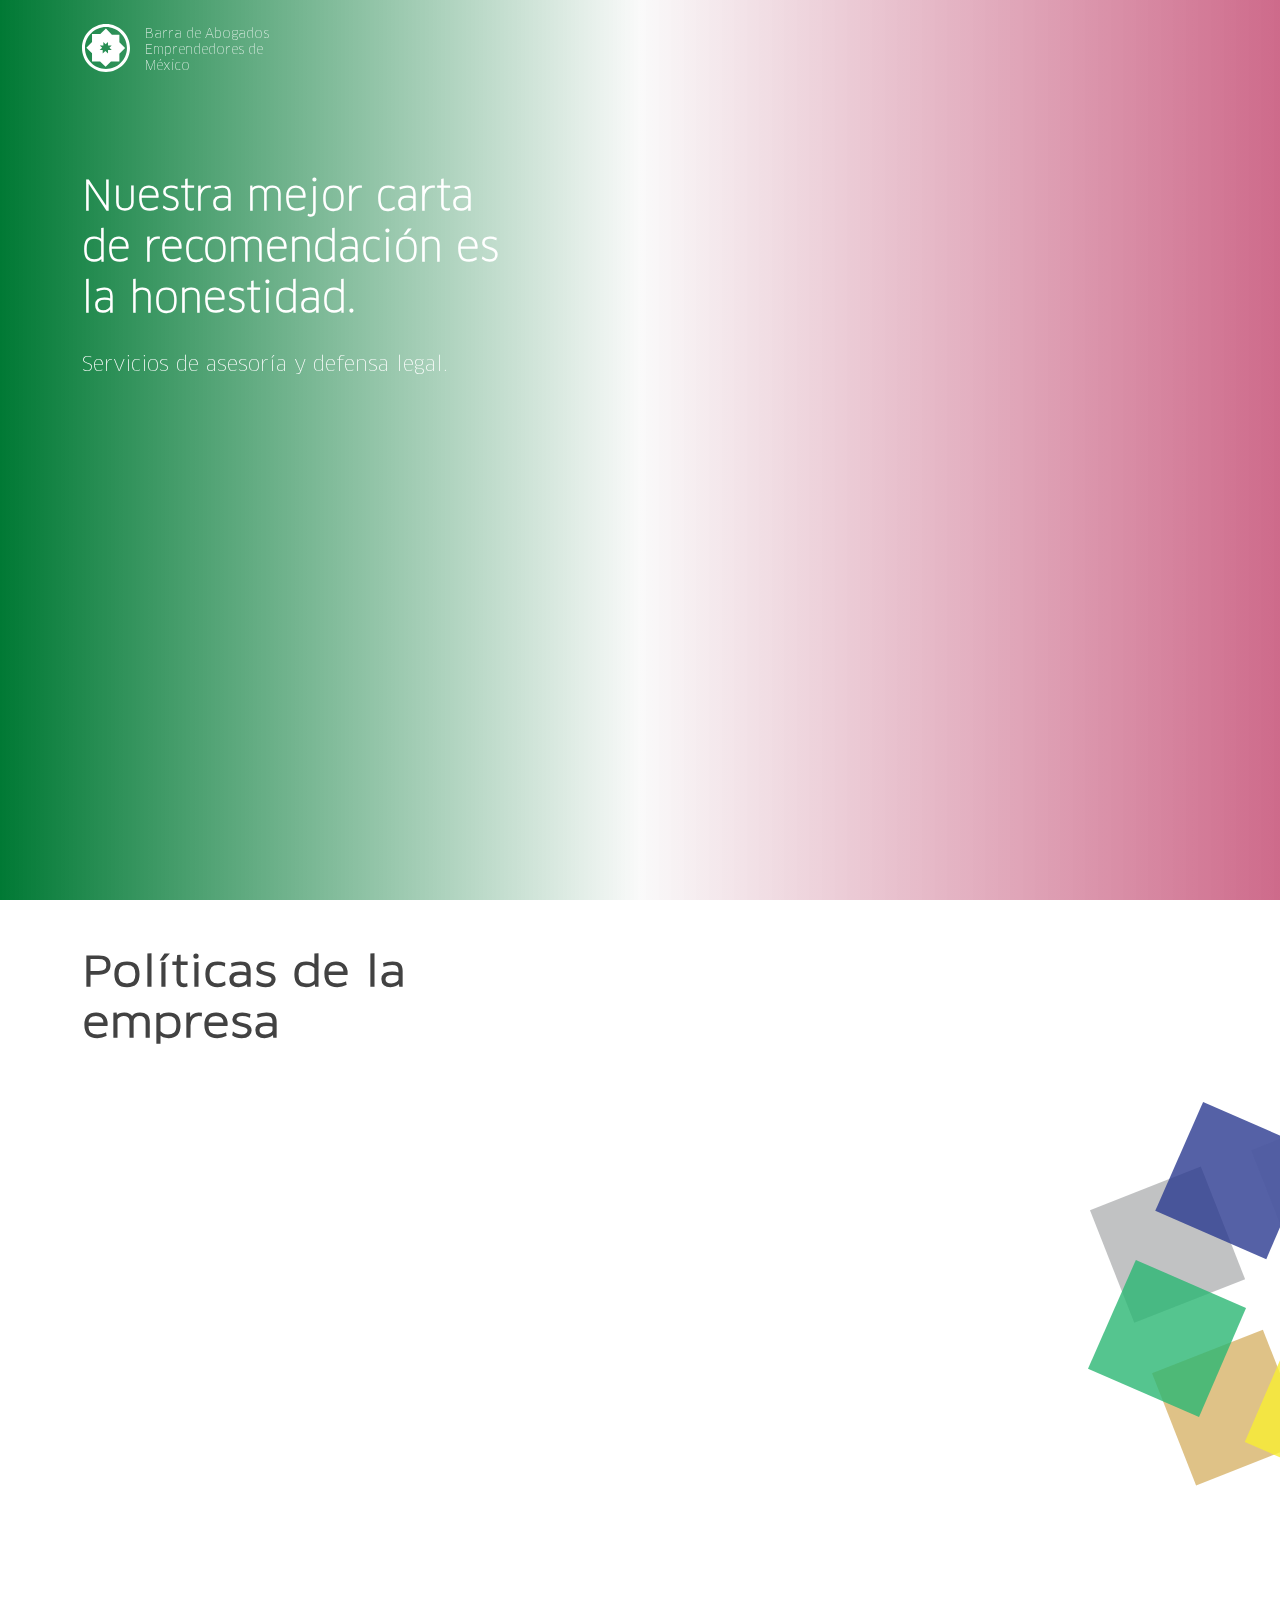
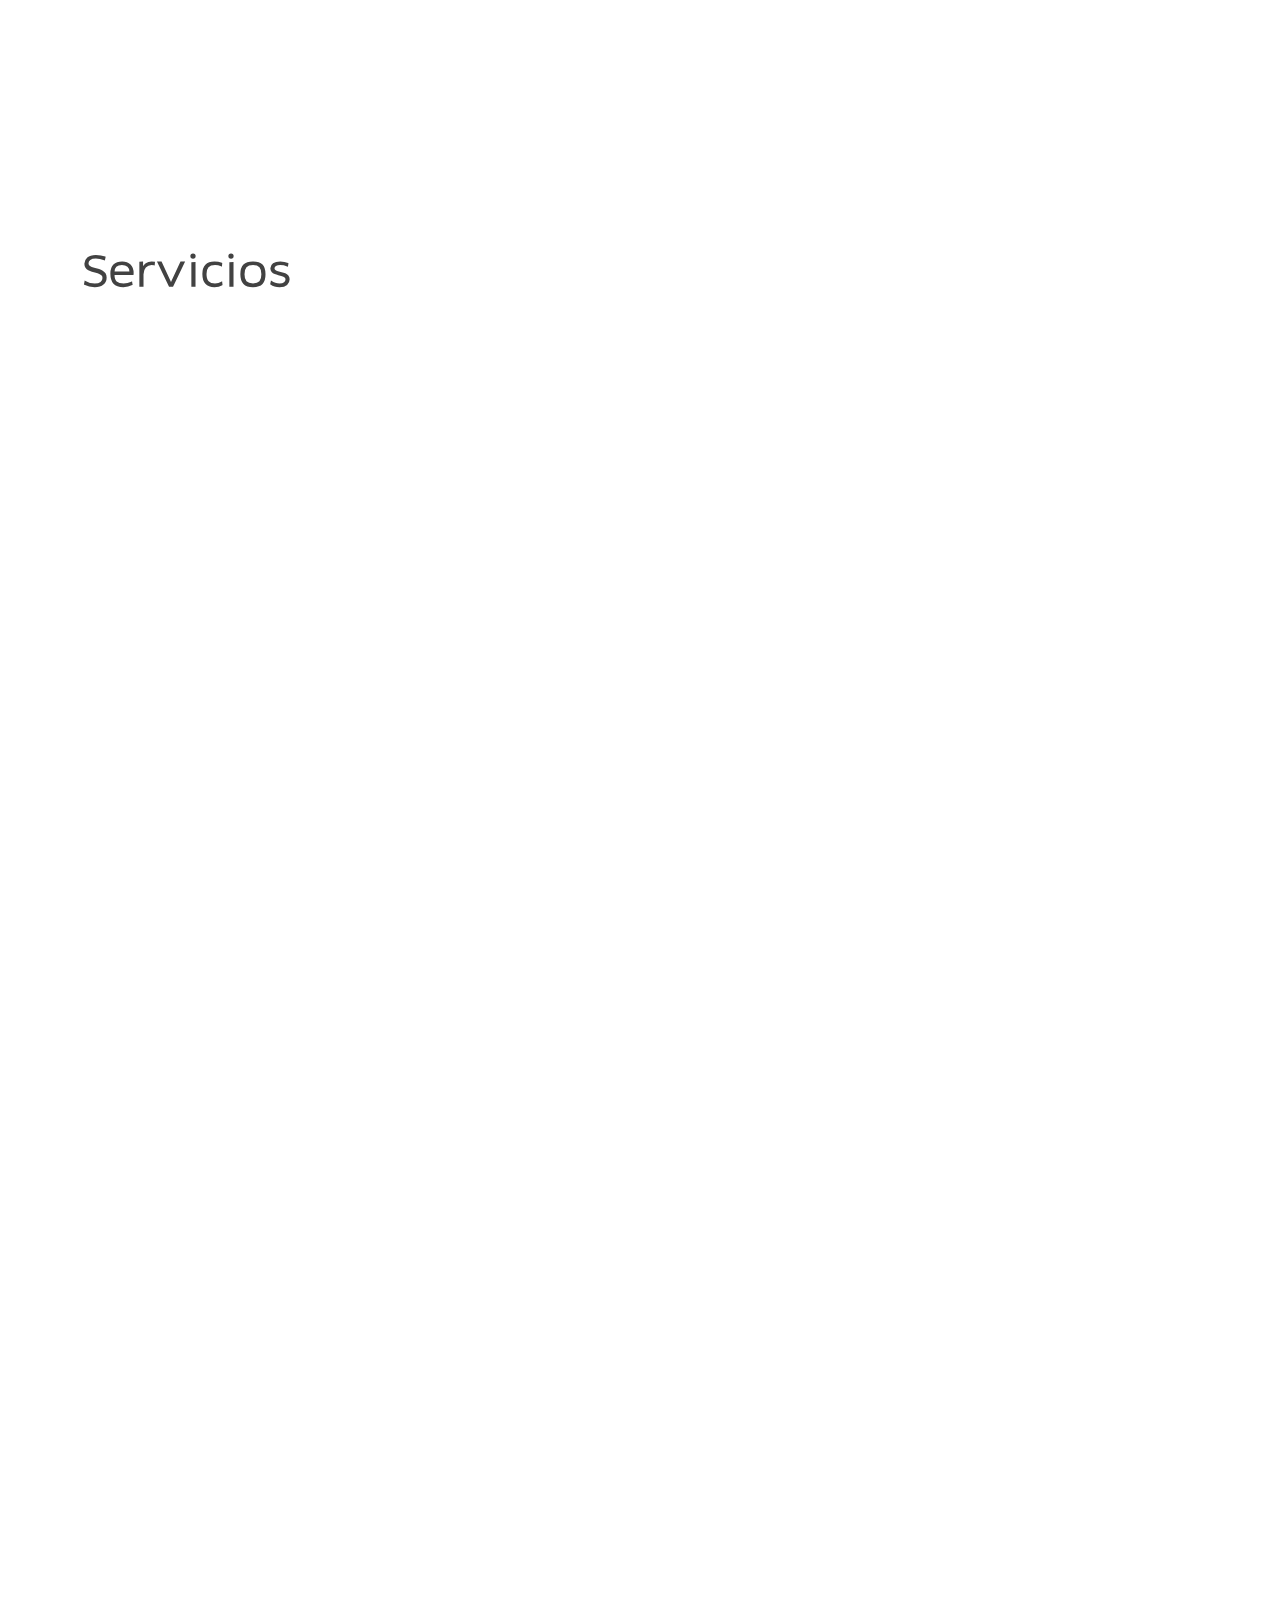
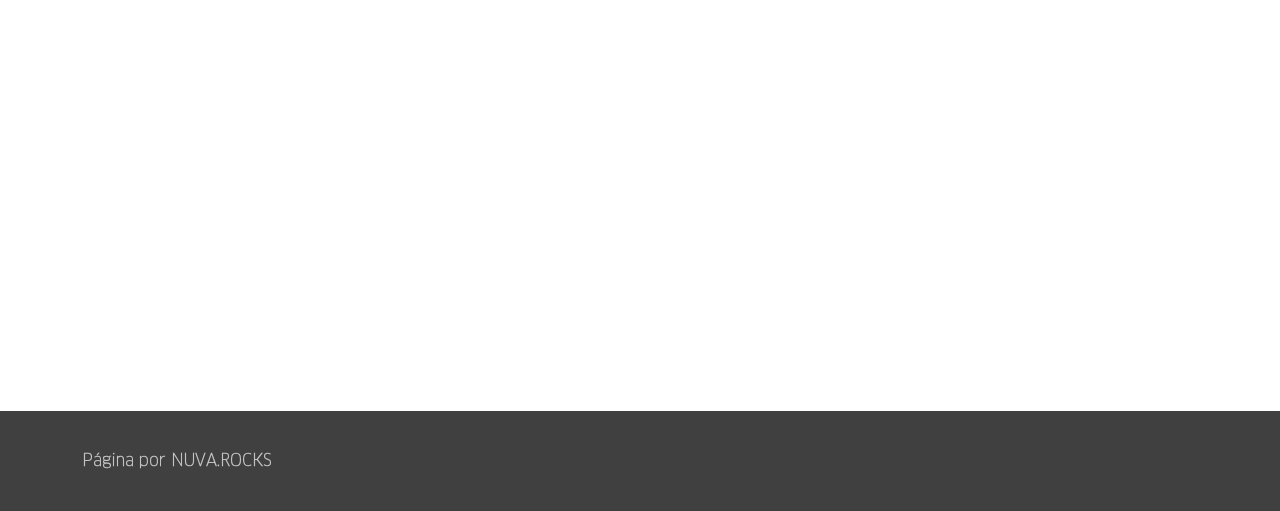
==== commit 81643ae5: "added scroll-reveal.js :squirrel:" ====
--- a/index.html
+++ b/index.html
@@ -9,6 +9,7 @@
 		<script type="text/javascript" src="js/vendor/jquery.min.js"></script>
 		<script type="text/javascript" src="js/vendor/imagesloaded.min.js"></script>
 		<script type="text/javascript" src="js/vendor/jquery-imagefill.js"></script>
+		<script type="text/javascript" src="js/vendor/scrollreveal.min.js"></script>
 		<script type="text/javascript" src="js/app.js"></script>
 	</head>
 	<body>
@@ -22,8 +23,8 @@
 						<!--<span>MENÚ</span>
 						<img src="img/ham.svg" data-content="menu">-->
 					</div>
-					<h1>Nuestra mejor carta de recomendación es la honestidad.</h1>
-					<p>Servicios de asesoría y defensa legal.</p>
+					<h1 class="landing">Nuestra mejor carta de recomendación es la honestidad.</h1>
+					<p class="landing">Servicios de asesoría y defensa legal.</p>
 				</div>
 			</div>
 		<!-- politicas de la empresa --> 
@@ -149,7 +150,7 @@
 				<h2>Déjanos todos tus datos, y en qué consiste lo que necesitas. Nosotros nos pondremos en contacto para revisar tus requerimientos y hacerte una cotización formal para el contrato que necesites.</h2><br>
 				<h2>Ponte en contacto con nosotros y solicita ahora tu cita. Recuerda llevar una Identificación Oficial con Fotografía el día de tu cita.</h2><br>
 				<h2><b>Atención previa cita.</b></h2>
-				<form action="https://formspree.io/contacto@baemex.com.mx" method="POST">
+				<form action="https://formspree.io/contacto@buscoabogado.com.mx" method="POST">
 					<input type="text" name="name" placeholder="Nombre">
 					<input type="tel" name="phone" placeholder="Teléfono">
 					<input type="email" name="email" placeholder="Correo electrónico">
--- a/css/main.css
+++ b/css/main.css
@@ -48,7 +48,7 @@
 [header] .text p { padding-top: 26px; font-size: 20px; max-width: 230px; }
 
 /* politics */
-[politics], [services], [contact], [thanks] { overflow-x: hidden; color: #424242; min-height: 100vh; }
+[politics], [services], [contact], [thanks] { color: #424242; min-height: 100vh; }
 [politics] h1, [services] h1, [contact] h1, [thanks] h1 { padding: 50px 0 50px 12px; }
 [politics] [contains="policies"], [services] [contains="policies"], [contact] [contains="policies"], [thanks] [contains="policies"] { position: relative; display: block; margin: 0 auto; padding-left: 12px; }
 [politics] [contains="policies"] img.logo, [services] [contains="policies"] img.logo, [contact] [contains="policies"] img.logo, [thanks] [contains="policies"] img.logo { position: absolute; right: 0%; width: 30%; -webkit-transform: translateX(50%); -ms-transform: translateX(50%); transform: translateX(50%); min-width: 300px; z-index: -1; }
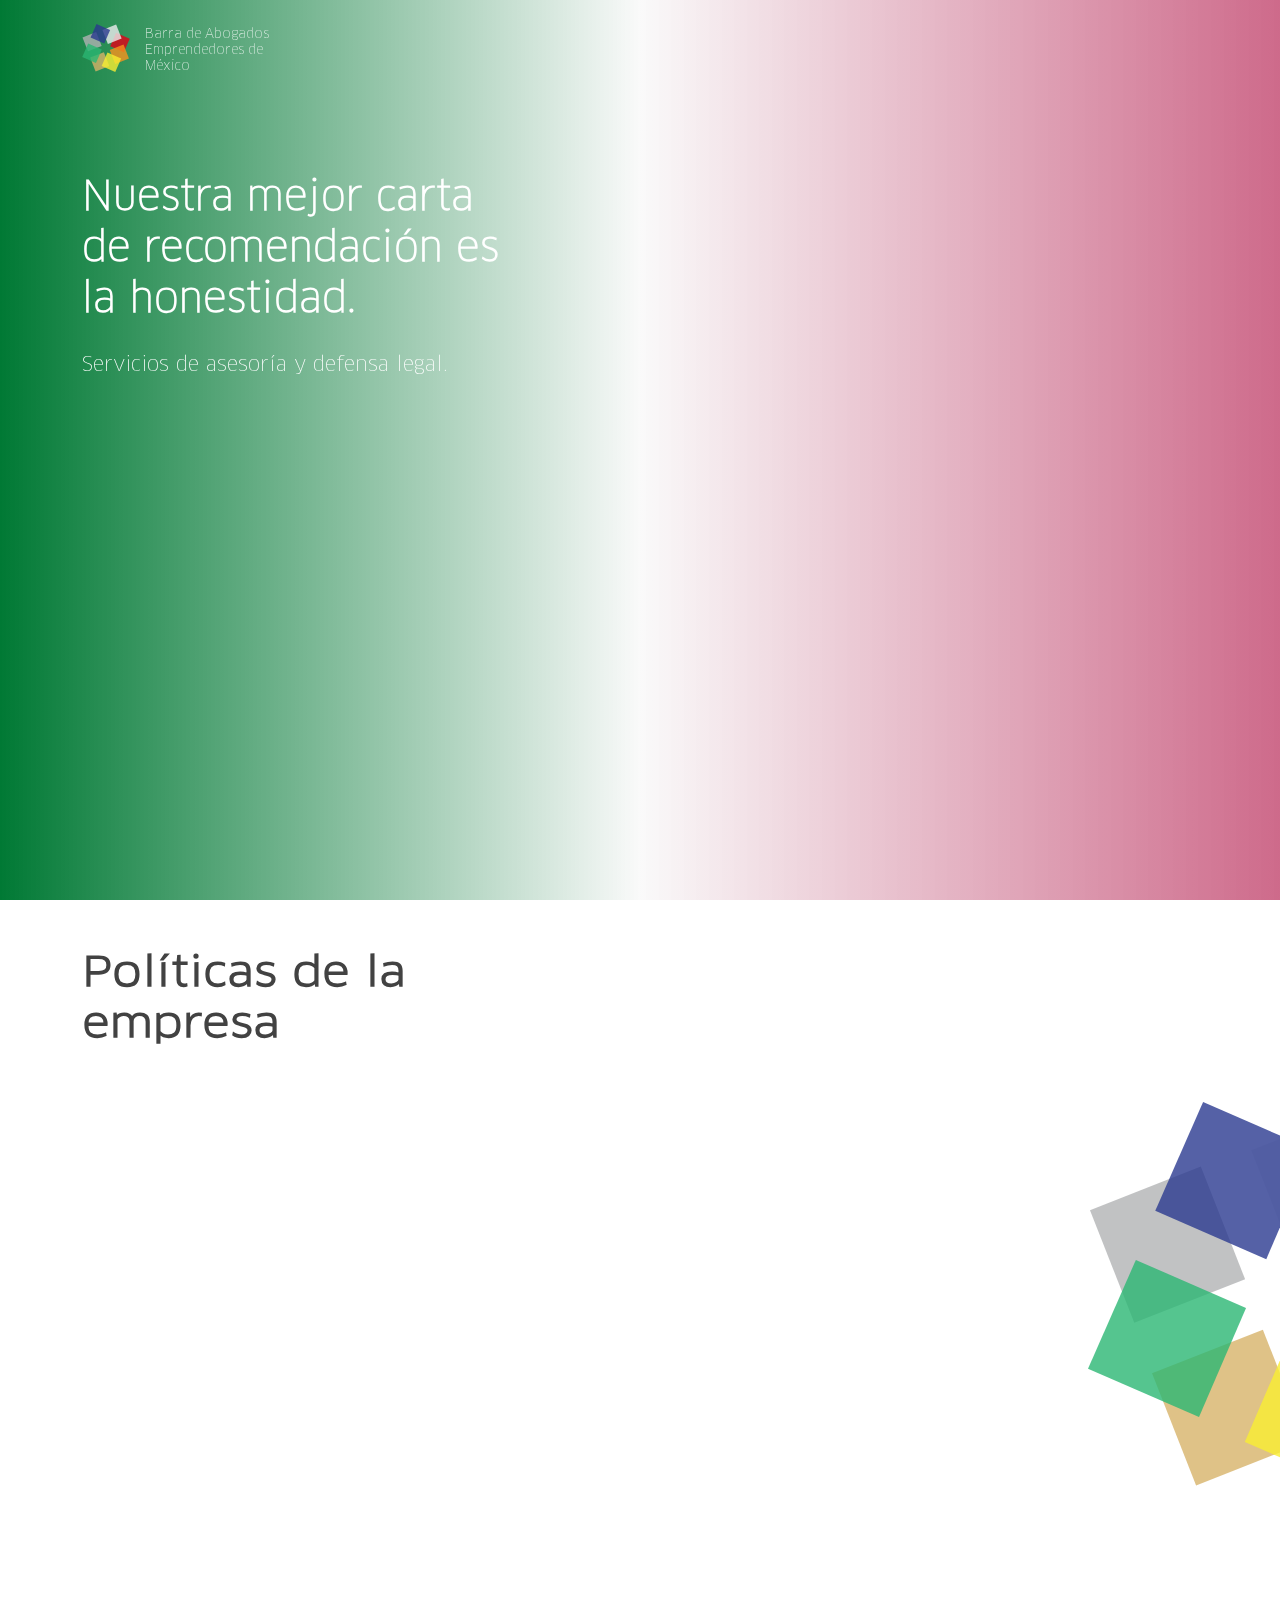
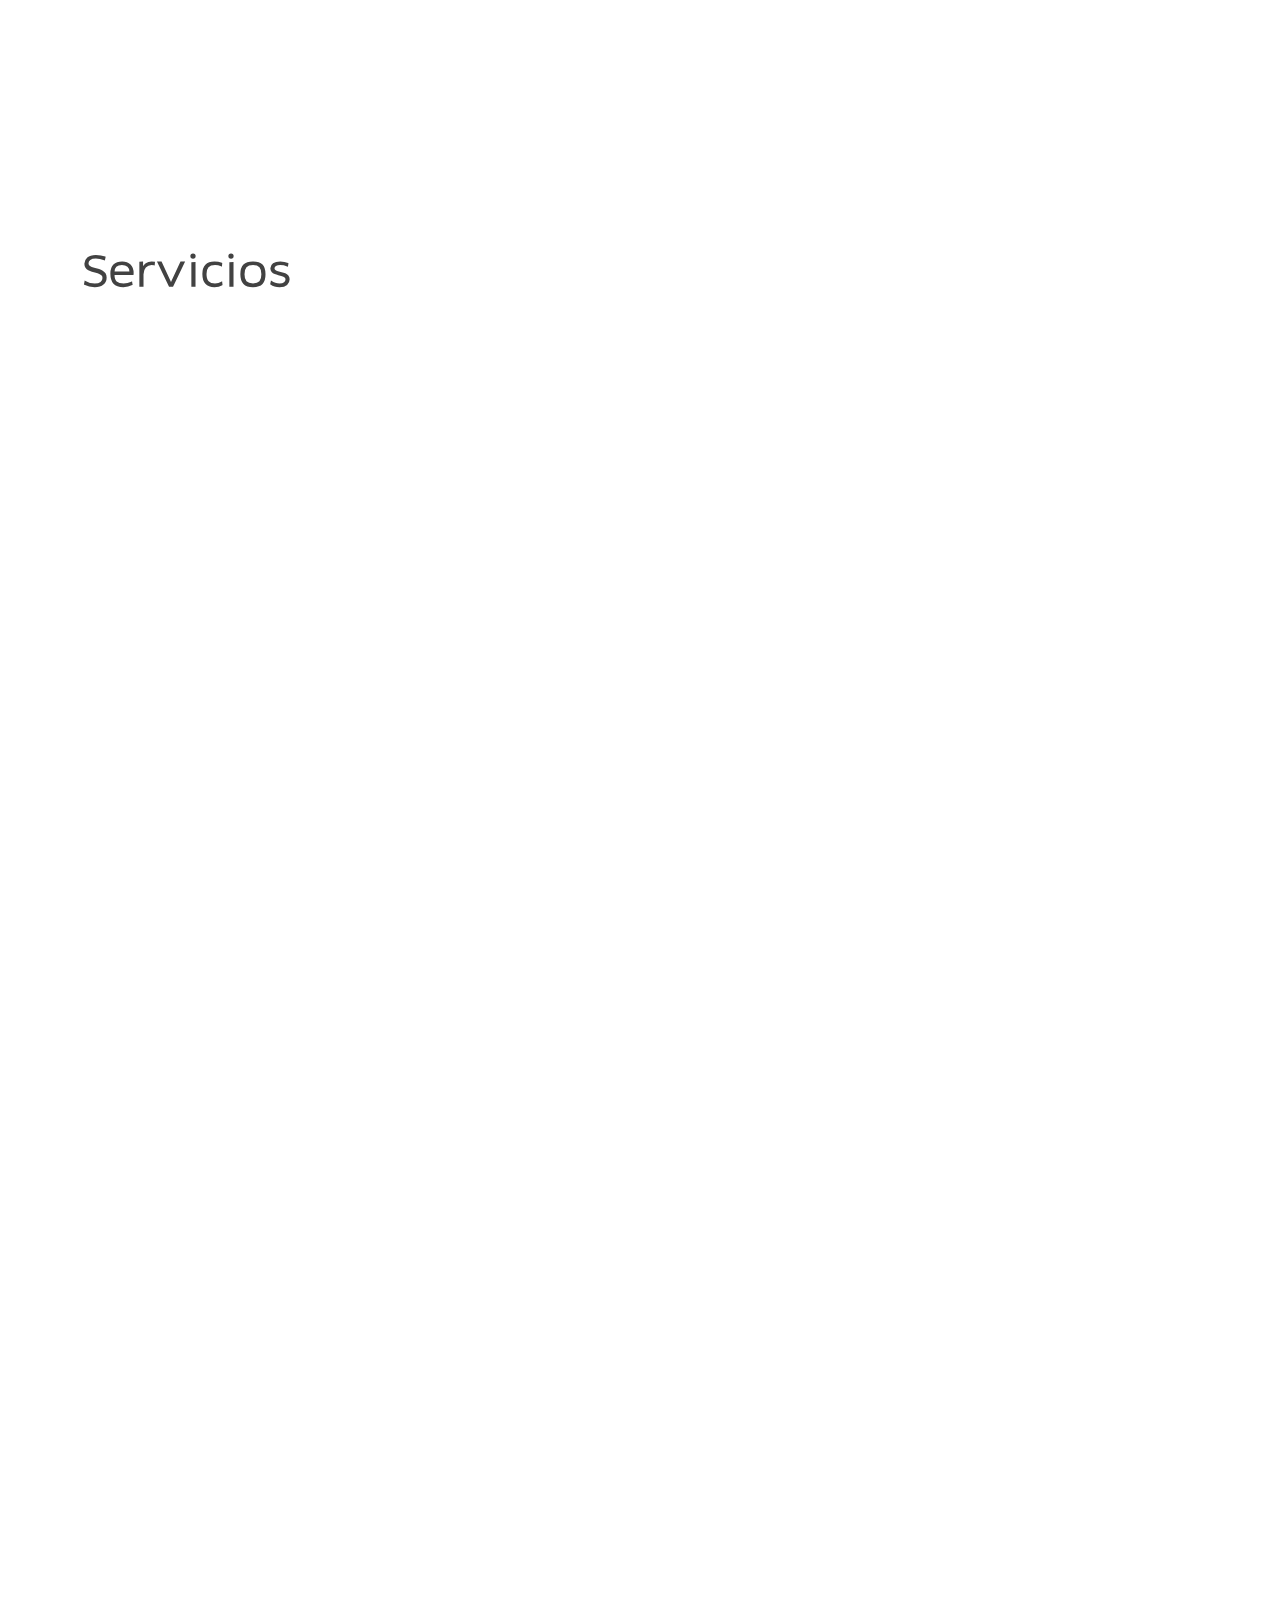
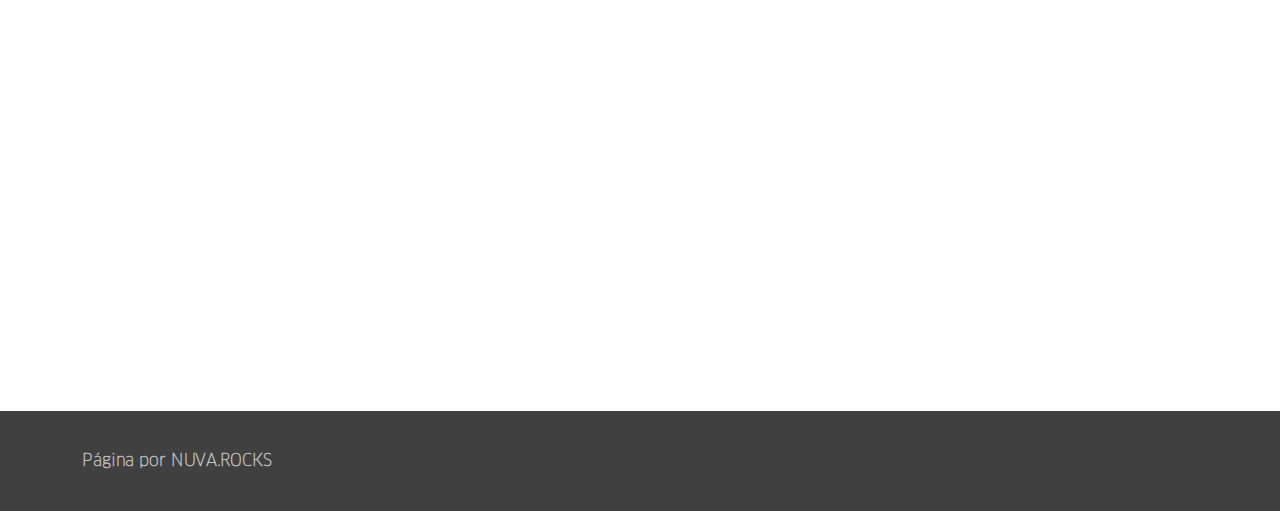
==== commit 3c87c558: "made corrections" ====
--- a/index.html
+++ b/index.html
@@ -6,19 +6,17 @@
 		<meta http-equiv="Content-Type" content="text/html; charset=utf-8"/>
 		<meta name="viewport" content="width=device-width, initial-scale=1"/>
 		<link rel="stylesheet" type="text/css" href="css/main.css" media="screen, handheld"/>
-		<script type="text/javascript" src="js/vendor/jquery.min.js"></script>
-		<script type="text/javascript" src="js/vendor/imagesloaded.min.js"></script>
-		<script type="text/javascript" src="js/vendor/jquery-imagefill.js"></script>
-		<script type="text/javascript" src="js/vendor/scrollreveal.min.js"></script>
-		<script type="text/javascript" src="js/app.js"></script>
 	</head>
 	<body>
 		<!-- header -->
 			<div class="full-page" header>
+				<div bg-container>
+					<img src="img/header.jpg" att="BAEMEX" title="BAEMEX" bg-img>
+				</div>
 				<div class="full-page gradient"></div>
 				<div class="full-page text">	
 					<div navbar>
-						<img src="img/logo-white.svg">
+						<img src="img/logo-big-no-circle.svg">
 						<p>Barra de Abogados Emprendedores de México</p>
 						<!--<span>MENÚ</span>
 						<img src="img/ham.svg" data-content="menu">-->
@@ -163,5 +161,11 @@
 			<div footer>
 				<h2>Página por NUVA.ROCKS</h2>
 			</div>
+		<!-- JS imports -->
+			<script type="text/javascript" src="js/vendor/jquery.min.js"></script>
+			<script type="text/javascript" src="js/vendor/imagesloaded.min.js"></script>
+			<script type="text/javascript" src="js/vendor/jquery-imagefill.js"></script>
+			<script type="text/javascript" src="js/vendor/scrollreveal.min.js"></script>
+			<script type="text/javascript" src="js/app.js"></script>
 	</body>
 </html>--- a/css/main.css
+++ b/css/main.css
@@ -1,117 +1,2 @@
-/* tag Styles */
-* { margin: 0; padding: 0; }
-
-html { font-size: 16px; }
-
-body { font-size: 62.5%; font-family: 'ClanPro-Thin'; overflow-x: hidden; }
-
-a { text-decoration: none; display: inline-block; }
-
-p { font-size: 13px; font-family: 'ClanPro-Thin'; }
-
-ul { list-style-type: disc; margin: 1.5em; }
-
-ul li { margin: .5em 0; }
-
-h1 { font-size: 22px; font-family: 'ClanPro-WideBook'; }
-
-::-webkit-input-placeholder { font-family: 'ClanPro-Thin'; font-size: 18px; }
-
-/* reusable classes */
-.full-width, .full-page { width: 100%; }
-
-.full-height, .full-page { min-height: 100vh; }
-
-.container { width: 80%; margin: 0 auto; }
-
-.vertical { position: absolute; top: 50%; left: 50%; -webkit-transform: translate(-50%, -50%); -ms-transform: translate(-50%, -50%); transform: translate(-50%, -50%); }
-
-.central-text { width: 90vw; margin: 0 auto; text-align: center; }
-
-.no-overflow { overflow-x: hidden; }
-
-.clear:after { content: ""; display: table; clear: both; }
-
-/* header */
-[header] { background-image: url("../img/header.jpg"); background-size: cover; background-position: center; background-repeat: no-repeat; }
-[header] div { position: absolute; top: 0; left: 0; }
-[header] .gradient { background: -webkit-linear-gradient(325deg, #007934 0%, rgba(242, 242, 242, 0.4) 50%, rgba(173, 7, 61, 0.6) 100%); background: linear-gradient(125deg, #007934 0%, rgba(242, 242, 242, 0.4) 50%, rgba(173, 7, 61, 0.6) 100%); mix-blend-mode: multiply; }
-[header] .text { color: white; }
-[header] .text [navbar] { display: block; position: relative; }
-[header] .text [navbar] * { display: inline-block; vertical-align: top; }
-[header] .text [navbar] img { height: 48px; width: 48px; padding: 24px 12px; }
-[header] .text [navbar] p { width: 125px; padding: 0; vertical-align: top; padding-top: 27px; font-size: 13px; }
-[header] .text [navbar] span { vertical-align: top; padding-right: 15px; padding-top: 45px; float: right; }
-[header] .text [navbar] [data-content="menu"] { float: right; padding: 25px 0 0 0; }
-[header] .text h1, [header] .text p { padding-left: 12px; }
-[header] .text h1 { padding-top: 78px; max-width: 240px; font-family: 'ClanPro-Thin'; }
-[header] .text p { padding-top: 26px; font-size: 20px; max-width: 230px; }
-
-/* politics */
-[politics], [services], [contact], [thanks] { color: #424242; min-height: 100vh; }
-[politics] h1, [services] h1, [contact] h1, [thanks] h1 { padding: 50px 0 50px 12px; }
-[politics] [contains="policies"], [services] [contains="policies"], [contact] [contains="policies"], [thanks] [contains="policies"] { position: relative; display: block; margin: 0 auto; padding-left: 12px; }
-[politics] [contains="policies"] img.logo, [services] [contains="policies"] img.logo, [contact] [contains="policies"] img.logo, [thanks] [contains="policies"] img.logo { position: absolute; right: 0%; width: 30%; -webkit-transform: translateX(50%); -ms-transform: translateX(50%); transform: translateX(50%); min-width: 300px; z-index: -1; }
-[politics] [contains="policies"] [policy], [services] [contains="policies"] [policy], [contact] [contains="policies"] [policy], [thanks] [contains="policies"] [policy] { padding: 20px 0; display: block; text-align: center; }
-[politics] [contains="policies"] [policy] img, [services] [contains="policies"] [policy] img, [contact] [contains="policies"] [policy] img, [thanks] [contains="policies"] [policy] img { width: 72px; height: 72px; }
-[politics] [contains="policies"] [policy] h3, [services] [contains="policies"] [policy] h3, [contact] [contains="policies"] [policy] h3, [thanks] [contains="policies"] [policy] h3 { font-size: 22px; padding: 11px 0; }
-[politics] [contains="policies"] [policy] p, [services] [contains="policies"] [policy] p, [contact] [contains="policies"] [policy] p, [thanks] [contains="policies"] [policy] p { width: 250px; display: block; margin: 0 auto; }
-
-/* grid */
-[grid] { padding-left: 12px; width: calc(100% - 24px); }
-[grid] [row] { width: 100%; }
-[grid] [row] [image] { margin: 5px 0; position: relative; display: inline-block; vertical-align: top; height: 150px; }
-[grid] [row] [image] img { width: 100%; height: 100%; z-index: -1; }
-[grid] [row] [image] [filter] { position: absolute; background-color: rgba(0, 0, 0, 0.5); z-index: -1; width: 100%; height: 100%; }
-[grid] [row] [image] [text] { height: 100%; width: 100%; z-index: 3; font-size: 18px; color: white; font-family: 'ClanPro-Thin'; }
-[grid] [row] [image] [text] h3 { position: absolute; bottom: 5px; left: 5px; font-size: 16px; width: 160px; font-family: 'ClanPro-Thin'; font-weight: lighter; }
-[grid] [row] [image="1-3"], [grid] [row] [image="2-3"] { width: 100%; }
-
-/* contact */
-[contact] h2 { padding-left: 12px; max-width: 270px; }
-[contact] h2 b { font-weight: bold; font-family: 'ClanPro-WideBook'; }
-[contact] form { padding-left: 12px; padding-top: 24px; padding-bottom: 44px; width: 300px; }
-[contact] form input, [contact] form textarea { width: 270px; padding: 8px; margin: 2.5px; font-family: 'ClanPro-WideBook'; font-size: 18px; }
-[contact] form button { width: 290px; padding: 16px; margin-left: 2px; color: white; font-size: 18px; background-color: #555555; border: 0; font-family: 'ClanPro-WideBook'; }
-[contact] form ::-webkit-input-placeholder { font-family: 'ClanPro-WideBook'; font-size: 18px; }
-
-/* footer */
-[footer] { background-color: #404040; height: 100px; display: block; }
-[footer] h2 { color: #c2c2c2; font-size: 16px; padding: 40px 82px; }
-
-/* thanks */
-[thanks] { width: 100vw; overflow: hidden; }
-[thanks] img { position: absolute; right: 0; top: 50%; -webkit-transform: translate(50%, -50%); -ms-transform: translate(50%, -50%); transform: translate(50%, -50%); z-index: -1; }
-[thanks] h1 { font-size: 35px; }
-[thanks] h2, [thanks] a { font-size: 20px; padding-left: 12px; font-weight: bold; max-width: 280px; }
-[thanks] a { padding-top: 30px; font-size: 18px; }
-
-/* media queries */
-@media screen and (min-width: 425px) { [header] .text [navbar] img { padding: 24px 12px 24px 24px; }
-  [header] .text h1, [header] .text p { padding-left: 82px; } }
-@media screen and (min-width: 768px) { [header] .gradient { background: -webkit-linear-gradient(0deg, #007934 0%, rgba(242, 242, 242, 0.4) 50%, rgba(173, 7, 61, 0.6) 100%); background: linear-gradient(90deg, #007934 0%, rgba(242, 242, 242, 0.4) 50%, rgba(173, 7, 61, 0.6) 100%); }
-  [header] .text h1 { font-size: 40px; max-width: 440px; }
-  [header] .text p { max-width: 400px; }
-  [header] .text [navbar] img { padding-left: 82px; }
-  [header] .text [navbar] span { padding-right: 24px; }
-  [politics], [services], [contact], [thanks] { position: relative; }
-  [politics] h1, [services] h1, [contact] h1, [thanks] h1 { font-size: 40px; padding-left: 82px; max-width: 330px; }
-  [politics] [contains="policies"], [services] [contains="policies"], [contact] [contains="policies"], [thanks] [contains="policies"] { display: block; text-align: center; }
-  [politics] [contains="policies"] [policy], [services] [contains="policies"] [policy], [contact] [contains="policies"] [policy], [thanks] [contains="policies"] [policy] { margin: 0 auto; width: 210px; vertical-align: top; display: inline-block; padding: 40px 15px; }
-  [politics] [contains="policies"] [policy] p, [services] [contains="policies"] [policy] p, [contact] [contains="policies"] [policy] p, [thanks] [contains="policies"] [policy] p { font-size: 17px; width: 215px; }
-  [grid] { padding-left: 82px; width: calc(100% - 164px); }
-  [grid] [row] { width: 100%; }
-  [grid] [row] [image] { margin: 5px; height: 180px; }
-  [grid] [row] [image] img { width: 100%; height: 100%; }
-  [grid] [row] [image]:first-of-type { margin-left: 0; }
-  [grid] [row] [image]:last-of-type { margin-right: 0; }
-  [grid] [row] [image="1-3"] { width: 30%; }
-  [grid] [row] [image="2-3"] { width: calc(60% + 13px); }
-  [contact] h2 { padding-left: 82px; }
-  [contact] form { padding-top: 44px; padding-left: 82px; padding-bottom: 100px; }
-  [contact] form input, [contact] form textarea { margin: 5px; }
-  [contact] form button { margin-left: 4px; }
-  [thanks] h2, [thanks] a { padding-left: 82px; } }
-/* font faces */
-@font-face { font-family: 'ClanPro-Thin'; src: url("fonts/ClanPro-Thin.eot"); src: url("fonts/ClanPro-Thin.eot?#iefix") format("embedded-opentype"), url("fonts/ClanPro-Thin.woff") format("woff"), url("fonts/ClanPro-Thin.ttf") format("truetype"); font-weight: 100; font-style: normal; }
-@font-face { font-family: 'ClanPro-WideBook'; src: url("fonts/ClanPro-WideBook.eot"); src: url("fonts/ClanPro-WideBook.eot?#iefix") format("embedded-opentype"), url("fonts/ClanPro-WideBook.woff") format("woff"), url("fonts/ClanPro-WideBook.ttf") format("truetype"); font-weight: normal; font-style: normal; }
+*{margin:0;padding:0}html{font-size:16px}body{font-size:62.5%;font-family:'ClanPro-Thin';overflow-x:hidden}a{text-decoration:none;display:inline-block}p{font-size:13px;font-family:'ClanPro-Thin'}ul{list-style-type:disc;margin:1.5em}ul li{margin:.5em 0}h1{font-size:22px;font-family:'ClanPro-WideBook'}::-webkit-input-placeholder{font-family:'ClanPro-Thin';font-size:18px}.full-width,.full-page{width:100%;overflow-x:hidden}.full-height,.full-page{min-height:100vh}.container{width:80%;margin:0 auto}.vertical{position:absolute;top:50%;left:50%;transform:translate(-50%, -50%)}.central-text{width:90vw;margin:0 auto;text-align:center}.no-overflow{overflow-x:hidden}.clear:after{content:"";display:table;clear:both}[header]{overflow:hidden}[header] div{position:absolute;top:0;left:0}[header] .gradient{background:linear-gradient(125deg, #007934 0%, rgba(242,242,242,0.4) 50%, rgba(173,7,61,0.6) 100%);mix-blend-mode:multiply}[header] .text{color:white}[header] .text [navbar]{display:block;position:relative}[header] .text [navbar] *{display:inline-block;vertical-align:top}[header] .text [navbar] img{height:48px;width:48px;padding:24px 12px}[header] .text [navbar] p{width:125px;padding:0;vertical-align:top;padding-top:27px;font-size:13px}[header] .text [navbar] span{vertical-align:top;padding-right:15px;padding-top:45px;float:right}[header] .text [navbar] [data-content="menu"]{float:right;padding:25px 0 0 0}[header] .text h1,[header] .text p{padding-left:12px}[header] .text h1{padding-top:78px;max-width:240px;font-family:'ClanPro-Thin'}[header] .text p{padding-top:26px;font-size:20px;max-width:230px}[header] [bg-container]{position:absolute;top:-50%;left:-50%;width:200%;height:200%}[header] [bg-container] img[bg-img]{position:absolute;top:0;left:0;right:0;bottom:0;margin:auto;width:100vw}[politics],[services],[contact],[thanks]{color:#424242;min-height:100vh;background-color:white;z-index:10}[politics] h1,[services] h1,[contact] h1,[thanks] h1{padding:50px 0 50px 12px}[politics] [contains="policies"],[services] [contains="policies"],[contact] [contains="policies"],[thanks] [contains="policies"]{position:relative;display:block;margin:0 auto;padding-left:12px}[politics] [contains="policies"] img.logo,[services] [contains="policies"] img.logo,[contact] [contains="policies"] img.logo,[thanks] [contains="policies"] img.logo{position:absolute;right:0%;width:30%;transform:translateX(50%);min-width:300px;z-index:-1}[politics] [contains="policies"] [policy],[services] [contains="policies"] [policy],[contact] [contains="policies"] [policy],[thanks] [contains="policies"] [policy]{padding:20px 0;display:block;text-align:center}[politics] [contains="policies"] [policy] img,[services] [contains="policies"] [policy] img,[contact] [contains="policies"] [policy] img,[thanks] [contains="policies"] [policy] img{width:72px;height:72px}[politics] [contains="policies"] [policy] h3,[services] [contains="policies"] [policy] h3,[contact] [contains="policies"] [policy] h3,[thanks] [contains="policies"] [policy] h3{font-size:22px;padding:11px 0}[politics] [contains="policies"] [policy] p,[services] [contains="policies"] [policy] p,[contact] [contains="policies"] [policy] p,[thanks] [contains="policies"] [policy] p{width:250px;display:block;margin:0 auto}[grid]{overflow:hidden;padding-left:12px;width:calc(100% - 24px)}[grid] [row]{width:100%}[grid] [row] [image]{margin:5px 0;position:relative;display:inline-block;vertical-align:top;height:150px;overflow:hidden}[grid] [row] [image] img{width:100%;height:100%;z-index:-1;position:absolute}[grid] [row] [image] [filter]{position:absolute;background-color:rgba(0,0,0,0.5);z-index:-1;width:100%;height:100%}[grid] [row] [image] [text]{height:100%;width:100%;z-index:3;font-size:18px;color:white;font-family:'ClanPro-Thin'}[grid] [row] [image] [text] h3{position:absolute;bottom:5px;left:5px;font-size:16px;width:160px;font-family:'ClanPro-Thin';font-weight:lighter}[grid] [row] [image="1-3"],[grid] [row] [image="2-3"]{width:100%}[contact] h2{padding-left:12px;max-width:270px}[contact] h2 b{font-weight:bold;font-family:'ClanPro-WideBook'}[contact] form{padding-left:12px;padding-top:24px;padding-bottom:44px;width:300px}[contact] form input,[contact] form textarea{width:270px;padding:8px;margin:2.5px;font-family:'ClanPro-WideBook';font-size:18px}[contact] form button{width:290px;padding:16px;margin-left:2px;color:white;font-size:18px;background-color:#555555;border:0;font-family:'ClanPro-WideBook'}[contact] form ::-webkit-input-placeholder{font-family:'ClanPro-WideBook';font-size:18px}[footer]{background-color:#404040;height:100px;display:block}[footer] h2{color:#c2c2c2;font-size:16px;padding:40px 82px}[thanks]{width:100vw;overflow:hidden}[thanks] img{position:absolute;right:0;top:50%;transform:translate(50%, -50%);z-index:-1}[thanks] h1{font-size:35px}[thanks] h2,[thanks] a{font-size:20px;padding-left:12px;font-weight:bold;max-width:280px}[thanks] a{padding-top:30px;font-size:18px}@media screen and (min-width: 425px){[header] .text [navbar] img{padding:24px 12px 24px 24px}[header] .text h1,[header] .text p{padding-left:82px}}@media screen and (min-width: 768px){[header] .gradient{background:linear-gradient(90deg, #007934 0%, rgba(242,242,242,0.4) 50%, rgba(173,7,61,0.6) 100%)}[header] .text h1{font-size:40px;max-width:440px}[header] .text p{max-width:400px}[header] .text [navbar] img{padding-left:82px}[header] .text [navbar] span{padding-right:24px}[politics],[services],[contact],[thanks]{position:relative}[politics] h1,[services] h1,[contact] h1,[thanks] h1{font-size:40px;padding-left:82px;max-width:330px}[politics] [contains="policies"],[services] [contains="policies"],[contact] [contains="policies"],[thanks] [contains="policies"]{display:block;text-align:center}[politics] [contains="policies"] [policy],[services] [contains="policies"] [policy],[contact] [contains="policies"] [policy],[thanks] [contains="policies"] [policy]{margin:0 auto;width:210px;vertical-align:top;display:inline-block;padding:40px 15px}[politics] [contains="policies"] [policy] p,[services] [contains="policies"] [policy] p,[contact] [contains="policies"] [policy] p,[thanks] [contains="policies"] [policy] p{font-size:17px;width:215px}[grid]{padding-left:82px;width:calc(100% - 164px)}[grid] [row]{width:100%}[grid] [row] [image]{margin:5px;height:180px}[grid] [row] [image] img{width:100%;height:100%}[grid] [row] [image]:first-of-type{margin-left:0}[grid] [row] [image]:last-of-type{margin-right:0}[grid] [row] [image="1-3"]{width:30%}[grid] [row] [image="2-3"]{width:calc(60% + 13px)}[contact] h2{padding-left:82px}[contact] form{padding-top:44px;padding-left:82px;padding-bottom:100px}[contact] form input,[contact] form textarea{margin:5px}[contact] form button{margin-left:4px}[thanks] h2,[thanks] a{padding-left:82px}}@font-face{font-family:'ClanPro-Thin';src:url("fonts/ClanPro-Thin.eot");src:url("fonts/ClanPro-Thin.eot?#iefix") format("embedded-opentype"),url("fonts/ClanPro-Thin.woff") format("woff"),url("fonts/ClanPro-Thin.ttf") format("truetype");font-weight:100;font-style:normal}@font-face{font-family:'ClanPro-WideBook';src:url("fonts/ClanPro-WideBook.eot");src:url("fonts/ClanPro-WideBook.eot?#iefix") format("embedded-opentype"),url("fonts/ClanPro-WideBook.woff") format("woff"),url("fonts/ClanPro-WideBook.ttf") format("truetype");font-weight:normal;font-style:normal}
+/*# sourceMappingURL=main.css.map */
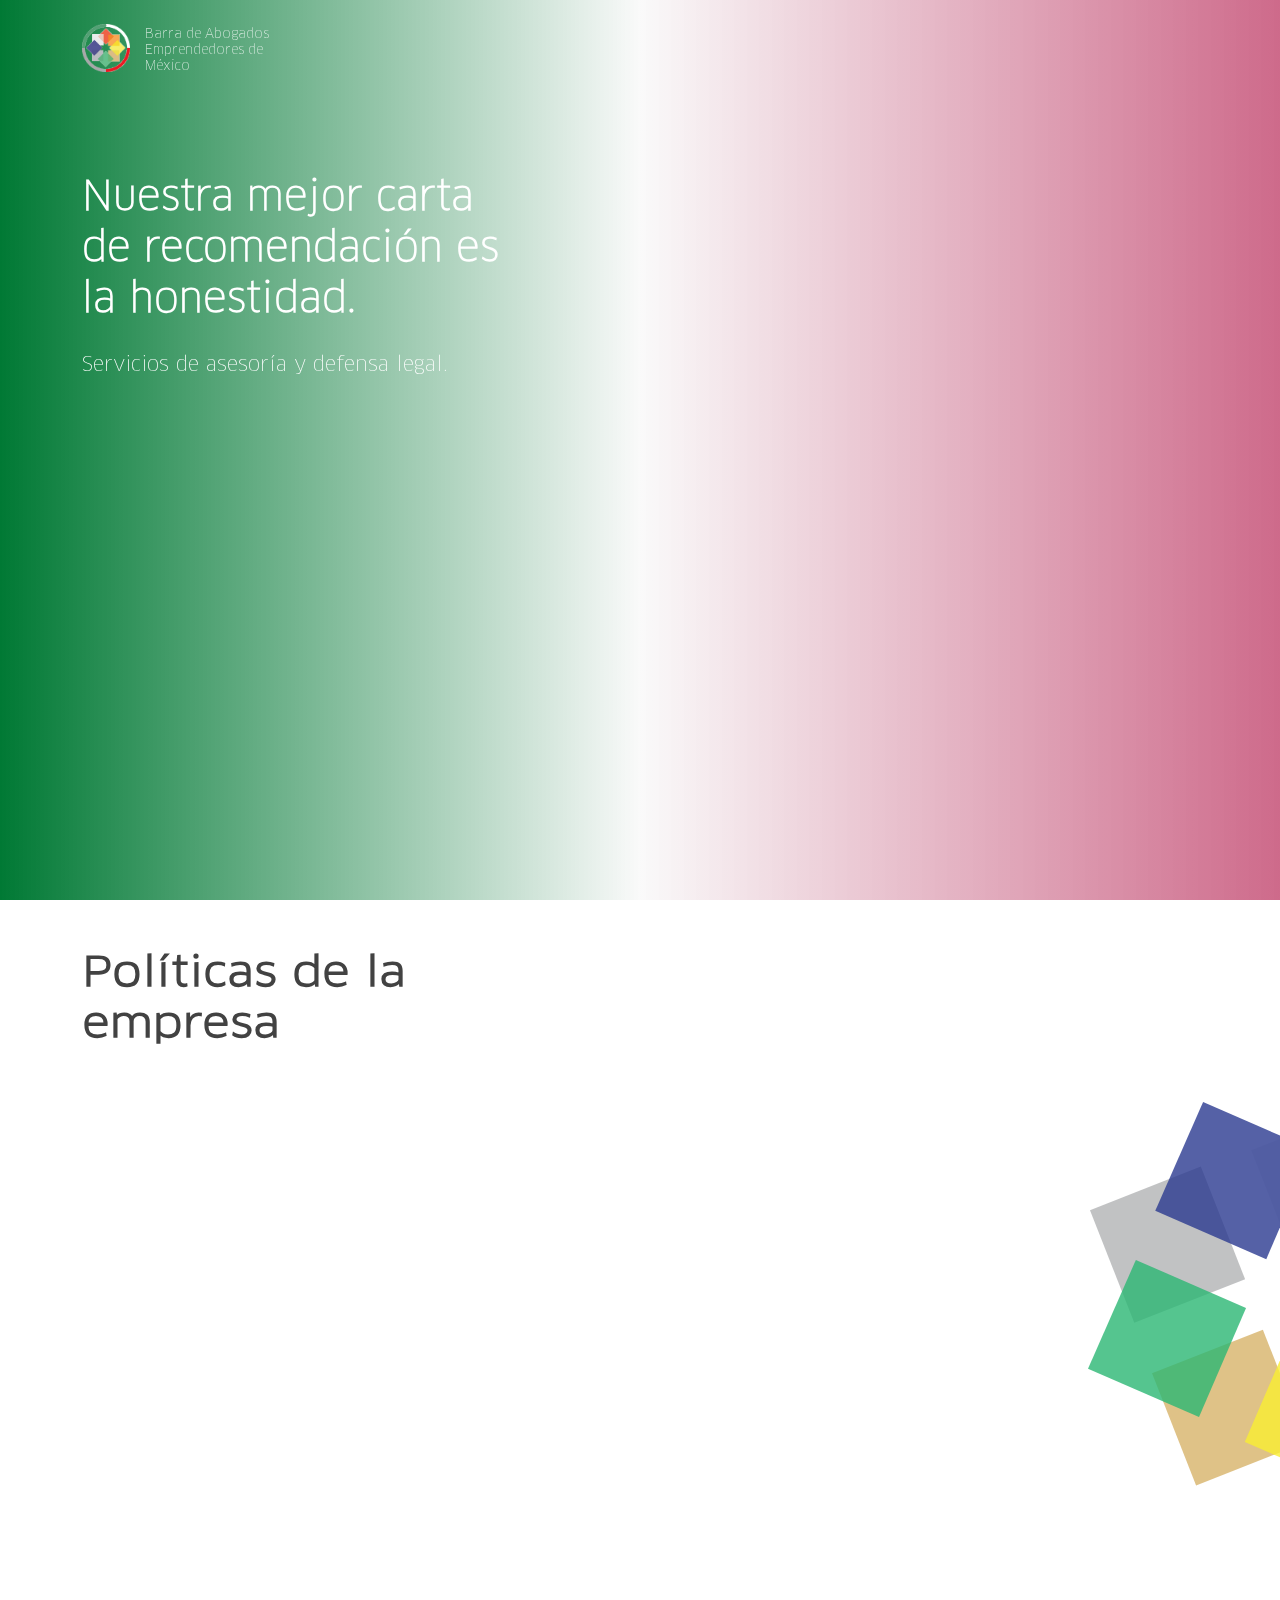
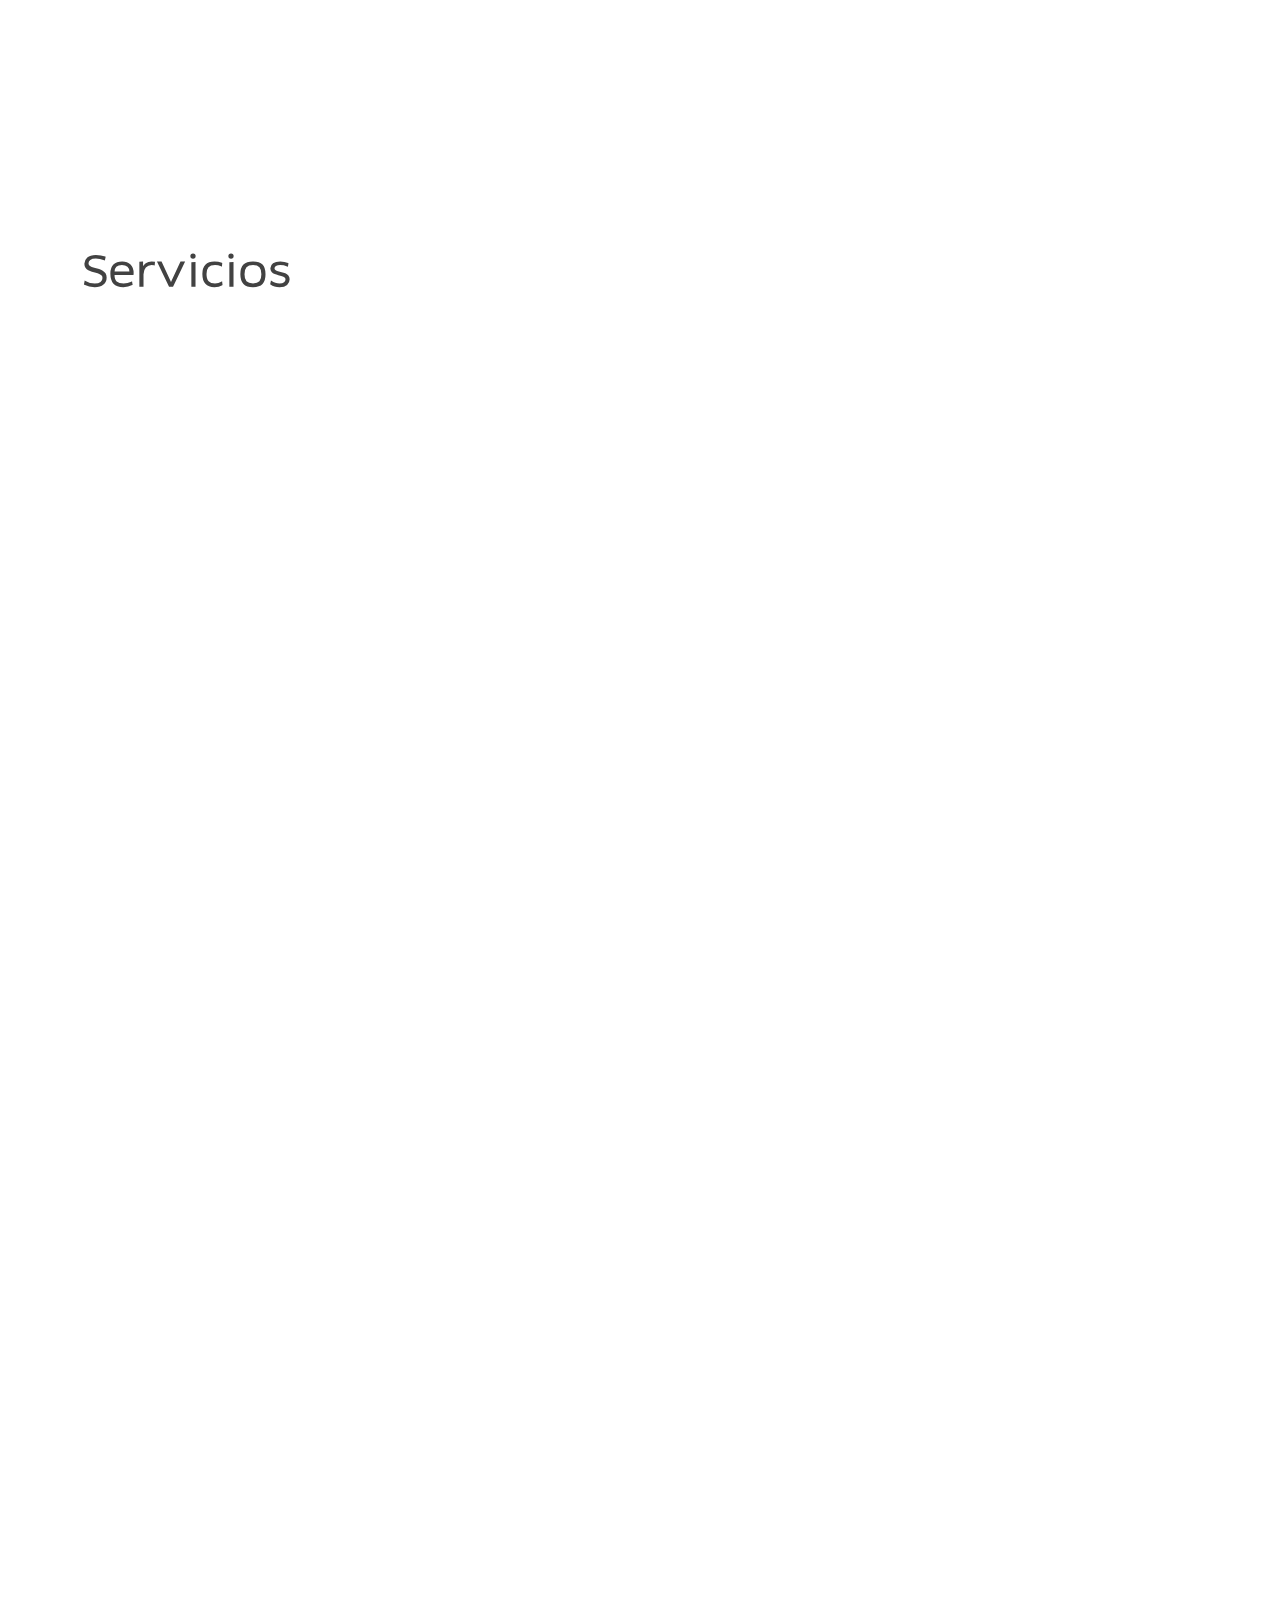
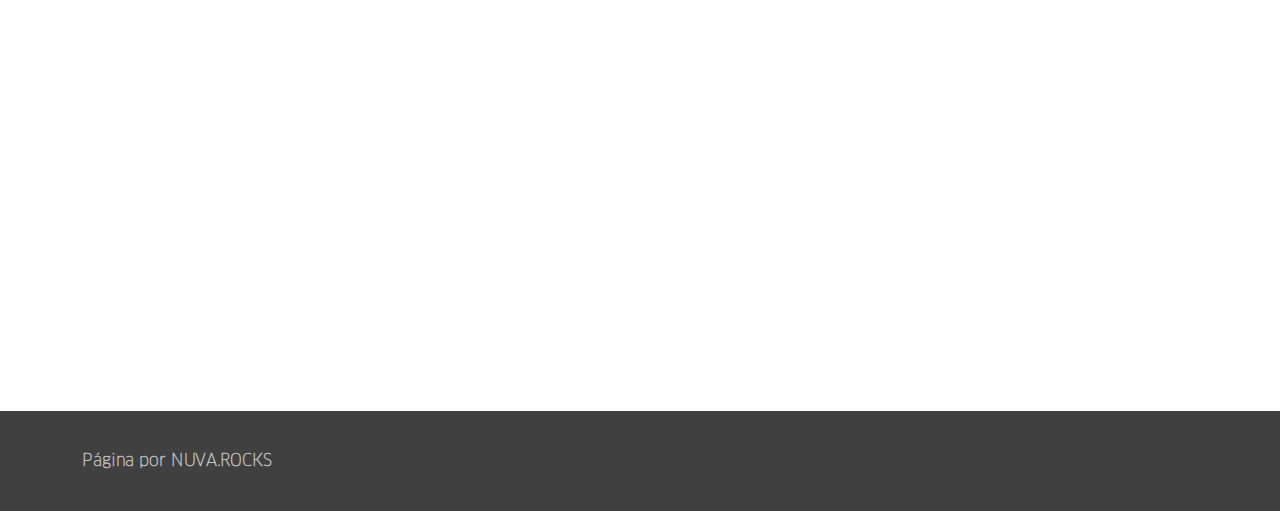
==== commit a98a5590: "added new logo" ====
--- a/index.html
+++ b/index.html
@@ -16,7 +16,7 @@
 				<div class="full-page gradient"></div>
 				<div class="full-page text">	
 					<div navbar>
-						<img src="img/logo-big-no-circle.svg">
+						<img src="img/logo-color.gif">
 						<p>Barra de Abogados Emprendedores de México</p>
 						<!--<span>MENÚ</span>
 						<img src="img/ham.svg" data-content="menu">-->
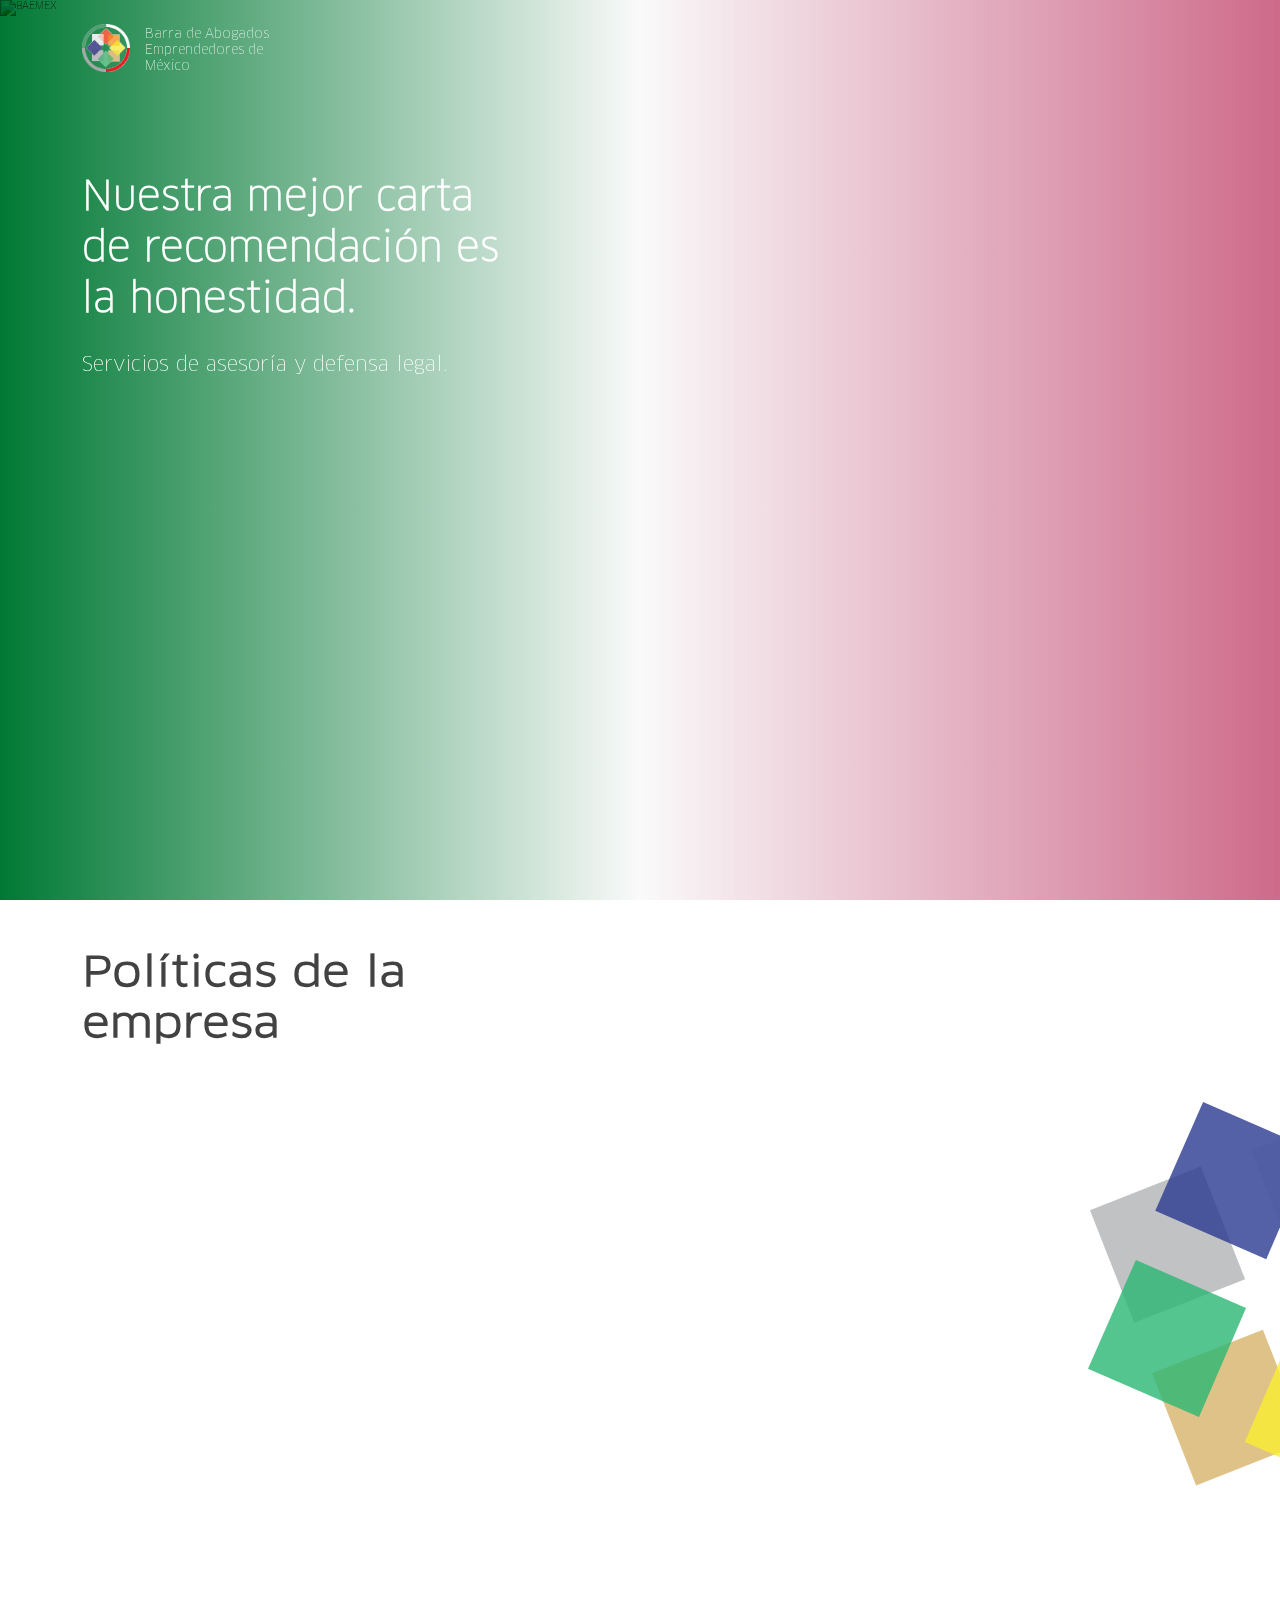
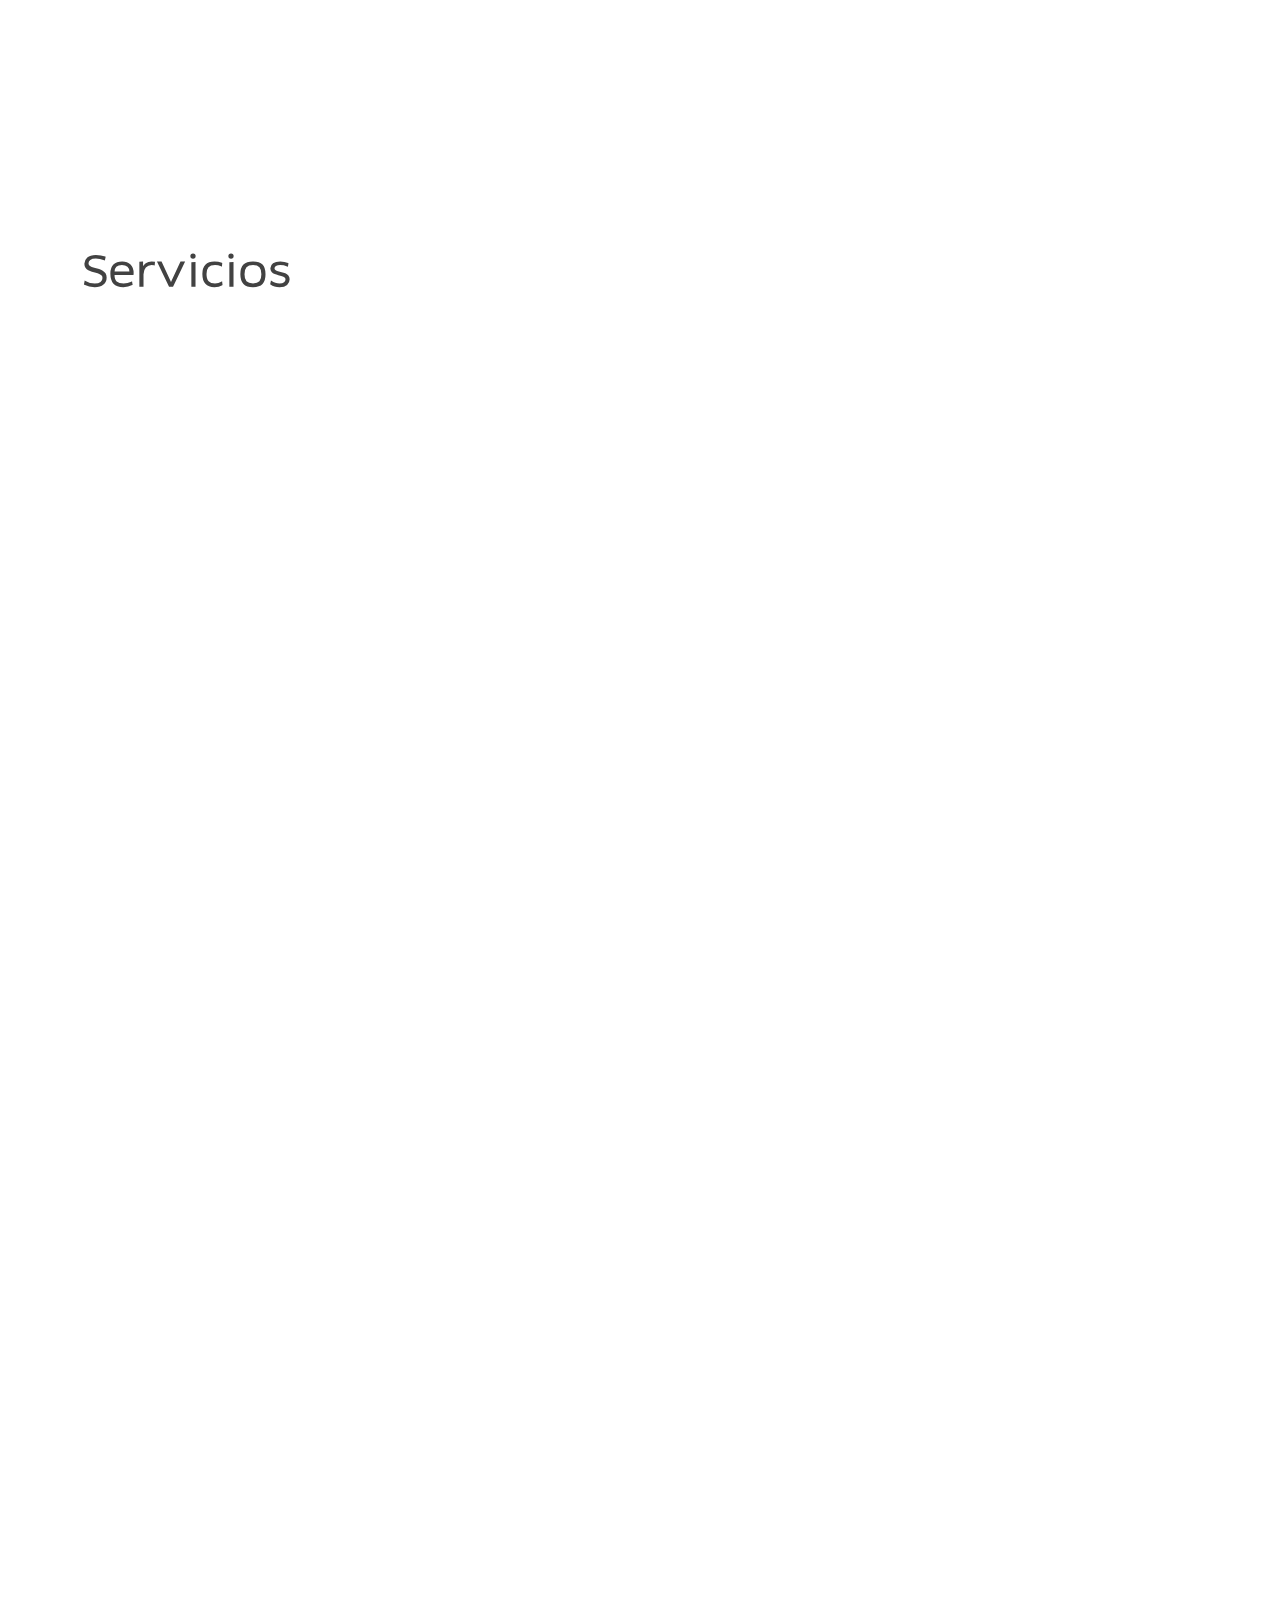
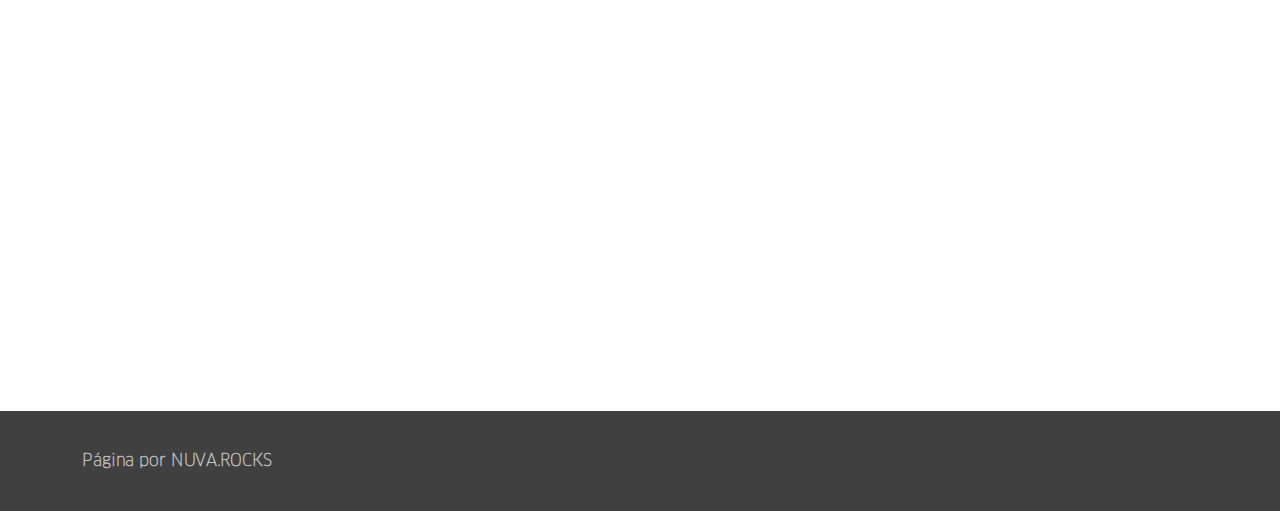
==== commit 5bbeabe7: "last fixes" ====
--- a/index.html
+++ b/index.html
@@ -6,12 +6,16 @@
 		<meta http-equiv="Content-Type" content="text/html; charset=utf-8"/>
 		<meta name="viewport" content="width=device-width, initial-scale=1"/>
 		<link rel="stylesheet" type="text/css" href="css/main.css" media="screen, handheld"/>
+		<script type="text/javascript" src="js/vendor/jquery.min.js"></script>
+		<script type="text/javascript" src="js/vendor/imagesloaded.min.js"></script>
+		<script type="text/javascript" src="js/vendor/jquery-imagefill.js"></script>
+		<script type="text/javascript" src="js/vendor/scrollreveal.min.js"></script>
 	</head>
 	<body>
 		<!-- header -->
 			<div class="full-page" header>
-				<div bg-container>
-					<img src="img/header.jpg" att="BAEMEX" title="BAEMEX" bg-img>
+				<div class="bg-container">
+					<img src="img/header.jpg" att="BAEMEX" title="BAEMEX">
 				</div>
 				<div class="full-page gradient"></div>
 				<div class="full-page text">	
@@ -145,6 +149,8 @@
 		<!-- contacto -->
 			<div class="full-page" contact id="contact">
 				<h1>Contáctanos</h1>
+				<a href="https://m.facebook.com/abogadosemprendedores.mx/"><img src="img/facebook.svg" title="Danos un Like en Facebook" alt="Danos un Like en Facebook"></a>
+				<a href="https://twitter.com/AbogadosEMX"><img src="img/twitter.svg" title="Siguenos en Twitter" alt="Siguenos en Twitter"></a>
 				<h2>Déjanos todos tus datos, y en qué consiste lo que necesitas. Nosotros nos pondremos en contacto para revisar tus requerimientos y hacerte una cotización formal para el contrato que necesites.</h2><br>
 				<h2>Ponte en contacto con nosotros y solicita ahora tu cita. Recuerda llevar una Identificación Oficial con Fotografía el día de tu cita.</h2><br>
 				<h2><b>Atención previa cita.</b></h2>
@@ -162,10 +168,6 @@
 				<h2>Página por NUVA.ROCKS</h2>
 			</div>
 		<!-- JS imports -->
-			<script type="text/javascript" src="js/vendor/jquery.min.js"></script>
-			<script type="text/javascript" src="js/vendor/imagesloaded.min.js"></script>
-			<script type="text/javascript" src="js/vendor/jquery-imagefill.js"></script>
-			<script type="text/javascript" src="js/vendor/scrollreveal.min.js"></script>
 			<script type="text/javascript" src="js/app.js"></script>
 	</body>
 </html>--- a/css/main.css
+++ b/css/main.css
@@ -1,2 +1,2 @@
-*{margin:0;padding:0}html{font-size:16px}body{font-size:62.5%;font-family:'ClanPro-Thin';overflow-x:hidden}a{text-decoration:none;display:inline-block}p{font-size:13px;font-family:'ClanPro-Thin'}ul{list-style-type:disc;margin:1.5em}ul li{margin:.5em 0}h1{font-size:22px;font-family:'ClanPro-WideBook'}::-webkit-input-placeholder{font-family:'ClanPro-Thin';font-size:18px}.full-width,.full-page{width:100%;overflow-x:hidden}.full-height,.full-page{min-height:100vh}.container{width:80%;margin:0 auto}.vertical{position:absolute;top:50%;left:50%;transform:translate(-50%, -50%)}.central-text{width:90vw;margin:0 auto;text-align:center}.no-overflow{overflow-x:hidden}.clear:after{content:"";display:table;clear:both}[header]{overflow:hidden}[header] div{position:absolute;top:0;left:0}[header] .gradient{background:linear-gradient(125deg, #007934 0%, rgba(242,242,242,0.4) 50%, rgba(173,7,61,0.6) 100%);mix-blend-mode:multiply}[header] .text{color:white}[header] .text [navbar]{display:block;position:relative}[header] .text [navbar] *{display:inline-block;vertical-align:top}[header] .text [navbar] img{height:48px;width:48px;padding:24px 12px}[header] .text [navbar] p{width:125px;padding:0;vertical-align:top;padding-top:27px;font-size:13px}[header] .text [navbar] span{vertical-align:top;padding-right:15px;padding-top:45px;float:right}[header] .text [navbar] [data-content="menu"]{float:right;padding:25px 0 0 0}[header] .text h1,[header] .text p{padding-left:12px}[header] .text h1{padding-top:78px;max-width:240px;font-family:'ClanPro-Thin'}[header] .text p{padding-top:26px;font-size:20px;max-width:230px}[header] [bg-container]{position:absolute;top:-50%;left:-50%;width:200%;height:200%}[header] [bg-container] img[bg-img]{position:absolute;top:0;left:0;right:0;bottom:0;margin:auto;width:100vw}[politics],[services],[contact],[thanks]{color:#424242;min-height:100vh;background-color:white;z-index:10}[politics] h1,[services] h1,[contact] h1,[thanks] h1{padding:50px 0 50px 12px}[politics] [contains="policies"],[services] [contains="policies"],[contact] [contains="policies"],[thanks] [contains="policies"]{position:relative;display:block;margin:0 auto;padding-left:12px}[politics] [contains="policies"] img.logo,[services] [contains="policies"] img.logo,[contact] [contains="policies"] img.logo,[thanks] [contains="policies"] img.logo{position:absolute;right:0%;width:30%;transform:translateX(50%);min-width:300px;z-index:-1}[politics] [contains="policies"] [policy],[services] [contains="policies"] [policy],[contact] [contains="policies"] [policy],[thanks] [contains="policies"] [policy]{padding:20px 0;display:block;text-align:center}[politics] [contains="policies"] [policy] img,[services] [contains="policies"] [policy] img,[contact] [contains="policies"] [policy] img,[thanks] [contains="policies"] [policy] img{width:72px;height:72px}[politics] [contains="policies"] [policy] h3,[services] [contains="policies"] [policy] h3,[contact] [contains="policies"] [policy] h3,[thanks] [contains="policies"] [policy] h3{font-size:22px;padding:11px 0}[politics] [contains="policies"] [policy] p,[services] [contains="policies"] [policy] p,[contact] [contains="policies"] [policy] p,[thanks] [contains="policies"] [policy] p{width:250px;display:block;margin:0 auto}[grid]{overflow:hidden;padding-left:12px;width:calc(100% - 24px)}[grid] [row]{width:100%}[grid] [row] [image]{margin:5px 0;position:relative;display:inline-block;vertical-align:top;height:150px;overflow:hidden}[grid] [row] [image] img{width:100%;height:100%;z-index:-1;position:absolute}[grid] [row] [image] [filter]{position:absolute;background-color:rgba(0,0,0,0.5);z-index:-1;width:100%;height:100%}[grid] [row] [image] [text]{height:100%;width:100%;z-index:3;font-size:18px;color:white;font-family:'ClanPro-Thin'}[grid] [row] [image] [text] h3{position:absolute;bottom:5px;left:5px;font-size:16px;width:160px;font-family:'ClanPro-Thin';font-weight:lighter}[grid] [row] [image="1-3"],[grid] [row] [image="2-3"]{width:100%}[contact] h2{padding-left:12px;max-width:270px}[contact] h2 b{font-weight:bold;font-family:'ClanPro-WideBook'}[contact] form{padding-left:12px;padding-top:24px;padding-bottom:44px;width:300px}[contact] form input,[contact] form textarea{width:270px;padding:8px;margin:2.5px;font-family:'ClanPro-WideBook';font-size:18px}[contact] form button{width:290px;padding:16px;margin-left:2px;color:white;font-size:18px;background-color:#555555;border:0;font-family:'ClanPro-WideBook'}[contact] form ::-webkit-input-placeholder{font-family:'ClanPro-WideBook';font-size:18px}[footer]{background-color:#404040;height:100px;display:block}[footer] h2{color:#c2c2c2;font-size:16px;padding:40px 82px}[thanks]{width:100vw;overflow:hidden}[thanks] img{position:absolute;right:0;top:50%;transform:translate(50%, -50%);z-index:-1}[thanks] h1{font-size:35px}[thanks] h2,[thanks] a{font-size:20px;padding-left:12px;font-weight:bold;max-width:280px}[thanks] a{padding-top:30px;font-size:18px}@media screen and (min-width: 425px){[header] .text [navbar] img{padding:24px 12px 24px 24px}[header] .text h1,[header] .text p{padding-left:82px}}@media screen and (min-width: 768px){[header] .gradient{background:linear-gradient(90deg, #007934 0%, rgba(242,242,242,0.4) 50%, rgba(173,7,61,0.6) 100%)}[header] .text h1{font-size:40px;max-width:440px}[header] .text p{max-width:400px}[header] .text [navbar] img{padding-left:82px}[header] .text [navbar] span{padding-right:24px}[politics],[services],[contact],[thanks]{position:relative}[politics] h1,[services] h1,[contact] h1,[thanks] h1{font-size:40px;padding-left:82px;max-width:330px}[politics] [contains="policies"],[services] [contains="policies"],[contact] [contains="policies"],[thanks] [contains="policies"]{display:block;text-align:center}[politics] [contains="policies"] [policy],[services] [contains="policies"] [policy],[contact] [contains="policies"] [policy],[thanks] [contains="policies"] [policy]{margin:0 auto;width:210px;vertical-align:top;display:inline-block;padding:40px 15px}[politics] [contains="policies"] [policy] p,[services] [contains="policies"] [policy] p,[contact] [contains="policies"] [policy] p,[thanks] [contains="policies"] [policy] p{font-size:17px;width:215px}[grid]{padding-left:82px;width:calc(100% - 164px)}[grid] [row]{width:100%}[grid] [row] [image]{margin:5px;height:180px}[grid] [row] [image] img{width:100%;height:100%}[grid] [row] [image]:first-of-type{margin-left:0}[grid] [row] [image]:last-of-type{margin-right:0}[grid] [row] [image="1-3"]{width:30%}[grid] [row] [image="2-3"]{width:calc(60% + 13px)}[contact] h2{padding-left:82px}[contact] form{padding-top:44px;padding-left:82px;padding-bottom:100px}[contact] form input,[contact] form textarea{margin:5px}[contact] form button{margin-left:4px}[thanks] h2,[thanks] a{padding-left:82px}}@font-face{font-family:'ClanPro-Thin';src:url("fonts/ClanPro-Thin.eot");src:url("fonts/ClanPro-Thin.eot?#iefix") format("embedded-opentype"),url("fonts/ClanPro-Thin.woff") format("woff"),url("fonts/ClanPro-Thin.ttf") format("truetype");font-weight:100;font-style:normal}@font-face{font-family:'ClanPro-WideBook';src:url("fonts/ClanPro-WideBook.eot");src:url("fonts/ClanPro-WideBook.eot?#iefix") format("embedded-opentype"),url("fonts/ClanPro-WideBook.woff") format("woff"),url("fonts/ClanPro-WideBook.ttf") format("truetype");font-weight:normal;font-style:normal}
+*{margin:0;padding:0}html{font-size:16px}body{font-size:62.5%;font-family:'ClanPro-Thin';overflow-x:hidden}a{text-decoration:none;display:inline-block}p{font-size:13px;font-family:'ClanPro-Thin'}ul{list-style-type:disc;margin:1.5em}ul li{margin:.5em 0}h1{font-size:22px;font-family:'ClanPro-WideBook'}::-webkit-input-placeholder{font-family:'ClanPro-Thin';font-size:18px}.full-width,.full-page{width:100%;overflow-x:hidden}.full-height,.full-page{min-height:100vh}.container{width:80%;margin:0 auto}.vertical{position:absolute;top:50%;left:50%;transform:translate(-50%, -50%)}.central-text{width:90vw;margin:0 auto;text-align:center}.no-overflow{overflow-x:hidden}.clear:after{content:"";display:table;clear:both}[header]{overflow:hidden}[header] div{position:absolute;top:0;left:0}[header] .gradient{background:linear-gradient(125deg, #007934 0%, rgba(242,242,242,0.4) 50%, rgba(173,7,61,0.6) 100%);mix-blend-mode:multiply}[header] .text{color:white}[header] .text [navbar]{display:block;position:relative}[header] .text [navbar] *{display:inline-block;vertical-align:top}[header] .text [navbar] img{height:48px;width:48px;padding:24px 12px}[header] .text [navbar] p{width:125px;padding:0;vertical-align:top;padding-top:27px;font-size:13px}[header] .text [navbar] span{vertical-align:top;padding-right:15px;padding-top:45px;float:right}[header] .text [navbar] [data-content="menu"]{float:right;padding:25px 0 0 0}[header] .text h1,[header] .text p{padding-left:12px}[header] .text h1{padding-top:78px;max-width:240px;font-family:'ClanPro-Thin'}[header] .text p{padding-top:26px;font-size:20px;max-width:230px}[header] .bg-container{width:100%;height:100%}[politics],[services],[contact],[thanks]{color:#424242;min-height:100vh;background-color:white;z-index:10}[politics] h1,[services] h1,[contact] h1,[thanks] h1{padding:50px 0 50px 12px}[politics] a,[services] a,[contact] a,[thanks] a{width:50px;height:50px;margin-left:10px;padding-bottom:20px}[politics] a:first-of-type,[services] a:first-of-type,[contact] a:first-of-type,[thanks] a:first-of-type{padding-left:82px;margin-left:0}[politics] [contains="policies"],[services] [contains="policies"],[contact] [contains="policies"],[thanks] [contains="policies"]{position:relative;display:block;margin:0 auto;padding-left:12px}[politics] [contains="policies"] img.logo,[services] [contains="policies"] img.logo,[contact] [contains="policies"] img.logo,[thanks] [contains="policies"] img.logo{position:absolute;right:0%;width:30%;transform:translateX(50%);min-width:300px;z-index:-1}[politics] [contains="policies"] [policy],[services] [contains="policies"] [policy],[contact] [contains="policies"] [policy],[thanks] [contains="policies"] [policy]{padding:20px 0;display:block;text-align:center}[politics] [contains="policies"] [policy] img,[services] [contains="policies"] [policy] img,[contact] [contains="policies"] [policy] img,[thanks] [contains="policies"] [policy] img{width:72px;height:72px}[politics] [contains="policies"] [policy] h3,[services] [contains="policies"] [policy] h3,[contact] [contains="policies"] [policy] h3,[thanks] [contains="policies"] [policy] h3{font-size:22px;padding:11px 0}[politics] [contains="policies"] [policy] p,[services] [contains="policies"] [policy] p,[contact] [contains="policies"] [policy] p,[thanks] [contains="policies"] [policy] p{width:250px;display:block;margin:0 auto}[contact] h1{padding-bottom:20px}[grid]{overflow:hidden;padding-left:12px;width:calc(100% - 24px)}[grid] [row]{width:100%}[grid] [row] [image]{margin:5px 0;position:relative;display:inline-block;vertical-align:top;height:150px;overflow:hidden}[grid] [row] [image] img{width:100%;height:100%;z-index:-1;position:absolute}[grid] [row] [image] [filter]{position:absolute;background-color:rgba(0,0,0,0.5);z-index:-1;width:100%;height:100%}[grid] [row] [image] [text]{height:100%;width:100%;z-index:3;font-size:18px;color:white;font-family:'ClanPro-Thin'}[grid] [row] [image] [text] h3{position:absolute;bottom:5px;left:5px;font-size:16px;width:160px;font-family:'ClanPro-Thin';font-weight:lighter}[grid] [row] [image="1-3"],[grid] [row] [image="2-3"]{width:100%}[contact] h2{padding-left:12px;max-width:270px}[contact] h2 b{font-weight:bold;font-family:'ClanPro-WideBook'}[contact] form{padding-left:12px;padding-top:24px;padding-bottom:44px;width:300px}[contact] form input,[contact] form textarea{width:270px;padding:8px;margin:2.5px;font-family:'ClanPro-WideBook';font-size:18px}[contact] form button{width:290px;padding:16px;margin-left:2px;color:white;font-size:18px;background-color:#555555;border:0;font-family:'ClanPro-WideBook'}[contact] form ::-webkit-input-placeholder{font-family:'ClanPro-WideBook';font-size:18px}[footer]{background-color:#404040;height:100px;display:block}[footer] h2{color:#c2c2c2;font-size:16px;padding:40px 82px}[thanks]{width:100vw;overflow:hidden}[thanks] img{position:absolute;right:0;top:50%;transform:translate(50%, -50%);z-index:-1}[thanks] h1{font-size:35px}[thanks] h2,[thanks] a{font-size:20px;padding-left:12px;font-weight:bold;max-width:280px}[thanks] a{padding-top:30px;font-size:18px}@media screen and (min-width: 425px){[header] .text [navbar] img{padding:24px 12px 24px 24px}[header] .text h1,[header] .text p{padding-left:82px}}@media screen and (min-width: 768px){[header] .gradient{background:linear-gradient(90deg, #007934 0%, rgba(242,242,242,0.4) 50%, rgba(173,7,61,0.6) 100%)}[header] .text h1{font-size:40px;max-width:440px}[header] .text p{max-width:400px}[header] .text [navbar] img{padding-left:82px}[header] .text [navbar] span{padding-right:24px}[politics],[services],[contact],[thanks]{position:relative}[politics] h1,[services] h1,[contact] h1,[thanks] h1{font-size:40px;padding-left:82px;max-width:330px}[politics] [contains="policies"],[services] [contains="policies"],[contact] [contains="policies"],[thanks] [contains="policies"]{display:block;text-align:center}[politics] [contains="policies"] [policy],[services] [contains="policies"] [policy],[contact] [contains="policies"] [policy],[thanks] [contains="policies"] [policy]{margin:0 auto;width:210px;vertical-align:top;display:inline-block;padding:40px 15px}[politics] [contains="policies"] [policy] p,[services] [contains="policies"] [policy] p,[contact] [contains="policies"] [policy] p,[thanks] [contains="policies"] [policy] p{font-size:17px;width:215px}[grid]{padding-left:82px;width:calc(100% - 164px)}[grid] [row]{width:100%}[grid] [row] [image]{margin:5px;height:180px}[grid] [row] [image] img{width:100%;height:100%}[grid] [row] [image]:first-of-type{margin-left:0}[grid] [row] [image]:last-of-type{margin-right:0}[grid] [row] [image="1-3"]{width:30%}[grid] [row] [image="2-3"]{width:calc(60% + 13px)}[contact] h2{padding-left:82px}[contact] form{padding-top:44px;padding-left:82px;padding-bottom:100px}[contact] form input,[contact] form textarea{margin:5px}[contact] form button{margin-left:4px}[thanks] h2,[thanks] a{padding-left:82px}}@font-face{font-family:'ClanPro-Thin';src:url("fonts/ClanPro-Thin.eot");src:url("fonts/ClanPro-Thin.eot?#iefix") format("embedded-opentype"),url("fonts/ClanPro-Thin.woff") format("woff"),url("fonts/ClanPro-Thin.ttf") format("truetype");font-weight:100;font-style:normal}@font-face{font-family:'ClanPro-WideBook';src:url("fonts/ClanPro-WideBook.eot");src:url("fonts/ClanPro-WideBook.eot?#iefix") format("embedded-opentype"),url("fonts/ClanPro-WideBook.woff") format("woff"),url("fonts/ClanPro-WideBook.ttf") format("truetype");font-weight:normal;font-style:normal}
 /*# sourceMappingURL=main.css.map */
